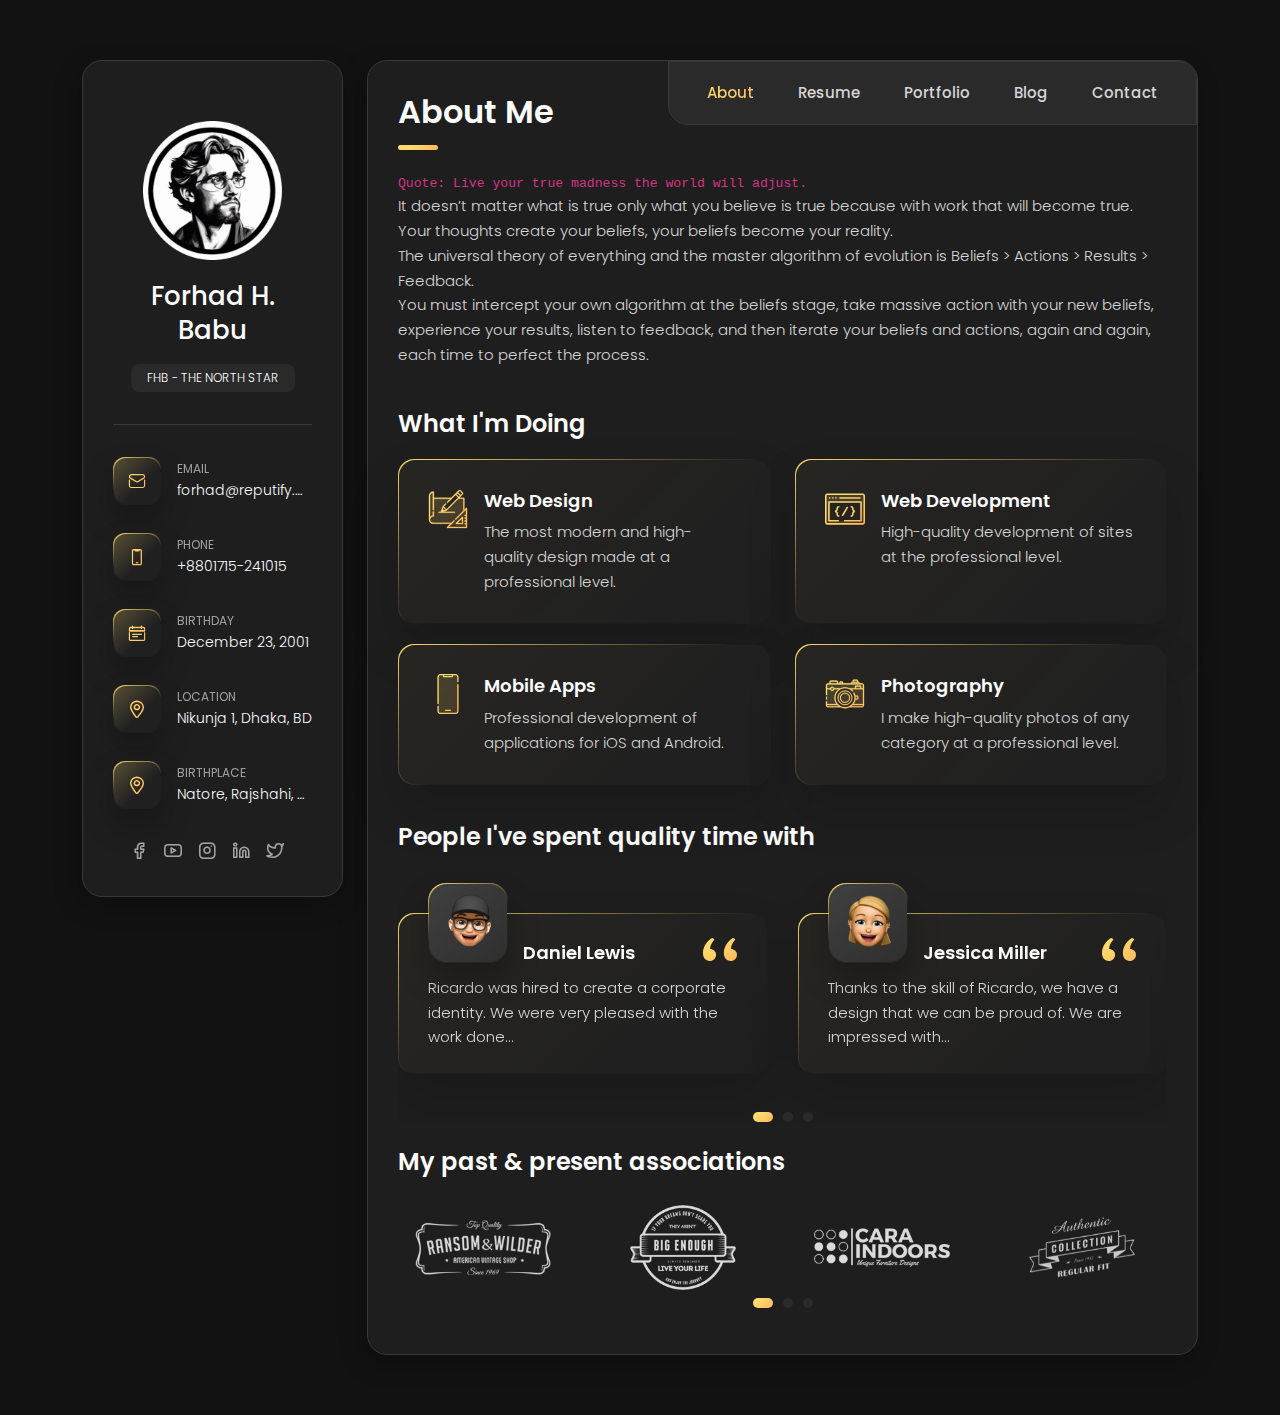
==== index.html @ a8cfdb08 "initial files" ====
<!DOCTYPE html>
<html lang="en">


<head>
    <meta charset="utf-8" />
    <title>vCard - About</title>

	<!-- Meta Data -->
	<meta http-equiv="X-UA-Compatible" content="IE=edge">
	<meta name="viewport" content="width=device-width, initial-scale=1, shrink-to-fit=no">
	<meta name="format-detection" content="telephone=no"/>
    <meta name="format-detection" content="address=no"/>
    <meta name="author" content="ArtTemplate" />
    <meta name="description" content="vCard" />

    <!-- Twitter data -->
    <meta name="twitter:card" content="summary_large_image">
    <meta name="twitter:site" content="@ArtTemplates">
    <meta name="twitter:title" content="vCard">
    <meta name="twitter:description" content="vCard">
    <meta name="twitter:image" content="assets/images/social.html">

    <!-- Open Graph data -->
    <meta property="og:title" content="ArtTemplate" />
    <meta property="og:type" content="website" />
    <meta property="og:url" content="your url website" />
    <meta property="og:image" content="assets/images/social.html" />
    <meta property="og:description" content="vCard" />
    <meta property="og:site_name" content="vCard" />

	<!-- Favicons -->
	<link rel="apple-touch-icon" sizes="144x144" href="assets/images/favicons/apple-touch-icon-144x144.png">
	<link rel="apple-touch-icon" sizes="114x114" href="assets/images/favicons/apple-touch-icon-114x114.png">
	<link rel="apple-touch-icon" sizes="72x72" href="assets/images/favicons/apple-touch-icon-72x72.png">
	<link rel="apple-touch-icon" sizes="57x57" href="assets/images/favicons/apple-touch-icon-57x57.png">
	<link rel="shortcut icon" href="assets/images/favicons/favicon.png" type="image/png">

    <!-- Styles -->
	<link rel="stylesheet" type="text/css" href="assets/styles/vendors/bootstrap.min.css"/>
	<link rel="stylesheet" type="text/css" href="assets/styles/style.css"/>
	
</head>
<body>
    <main class="main">
	    <div class="container gutter-top gutter-bottom">
		    <div class="row sticky-parent">
			    <!-- Sidebar -->
                <aside class="col-12 col-md-12 col-xl-3">
				    <div class="sidebar box-outer sticky-column">
						<!-- My photo -->
						<div class="sidebar__base-info">
					    	<figure class="avatar-box">
                                <img src="assets/images/my-avatar.png" alt="Ricardo Black" width="100px">
						    </figure>

						    <div class="text-xl-center">
						        <h3 class="title title--h3 sidebar__name">Forhad H. Babu</h3>
							    <div class="badge">FHB - THE NORTH STAR</div>
						    </div>

							<button class="btn btn--small btn--icon-right sidebar__btn js-btn-toggle"><span>Show Contacts</span><i class="feathericon-chevron-down"></i></button>
						</div>

						<div class="sidebar__additional-info js-show">
							<div class="separation"></div>
		                    <ul class="details-info">
							    <!-- Email -->
							    <li class="details-info__item">
							        <span class="box icon-box"><i class="font-icon icon-envelope"></i></span>
								    <div class="contacts-block__info">
									    <span class="overhead">Email</span>
									    <a class="text-overflow" href="mailto:forhad@reputify.org" title="forhad@reputify.org">forhad@reputify.org</a>
								    </div>
							    </li>
							    <!-- Phone -->
						 	    <li class="details-info__item">
								    <span class="box icon-box"><i class="font-icon icon-phone"></i></span>
								    <div class="contacts-block__info">
									    <span class="overhead">Phone</span>
							            <span class="text-overflow" title="+8801715241015">+8801715-241015</span>
								    </div>	
							    </li>
								<!-- Birthday -->
					            <li class="details-info__item">
								    <span class="box icon-box"><i class="font-icon icon-calendar"></i></span>
								    <div class="contacts-block__info">
									    <span class="overhead">Birthday</span>
							            <span class="text-overflow" title="March 12, 1995">December 23, 2001</span>
								    </div>
							    </li>
								<!-- Location -->
						        <li class="details-info__item">
								    <span class="box icon-box"><i class="font-icon icon-location"></i></span>
								    <div class="contacts-block__info">
									    <span class="overhead">Location</span>
									    <span class="text-overflow" title="Nikunja 1, Dhaka, BD">Nikunja 1, Dhaka, BD</span>
								    </div>
							    </li>
								<li class="details-info__item">
								    <span class="box icon-box"><i class="font-icon icon-location"></i></span>
								    <div class="contacts-block__info">
									    <span class="overhead">Birthplace</span>
									    <span class="text-overflow" title="Natore, Rajshahi, BD">Natore, Rajshahi, BD</span>
								    </div>
							    </li>
					        </ul>
						    <div class="separation d-xl-none"></div>

						    <!-- Social -->
						    <div class="social">
								<a class="social__link" href="https://www.facebook.com/fhbthenorthstar"><i class="feathericon-facebook"></i></a>
								<a class="social__link" href="https://www.youtube.com/@fhbthenorthstar"><i class="feathericon-youtube"></i></a>
							    <a class="social__link" href="https://www.instagram.com/fhbthenorthstar/"><i class="feathericon-instagram"></i></a>
						  	    <a class="social__link" href="https://www.linkedin.com/in/fhb-thenorthstar/"><i class="feathericon-linkedin"></i></a>
						  	    <a class="social__link" href="https://x.com/fhbthenorthstar"><i class="feathericon-twitter"></i></a>
						  	    <a class="social__link" href="https://www.pinterest.com/fhbthenorthstar/"><i class="feathericon-pinterest"></i></a>
						    </div>
						</div>	
					</div>	
		        </aside>
		        
				<!-- Content -->
		        <div class="col-12 col-md-12 col-xl-9">
				    <div class="box-outer">
					    <!-- Menu -->
						<div class="nav-container">
						    <ul class="nav">
                                <li class="nav__item"><a class="active" href="index.html">About</a></li>
								<li class="nav__item"><a href="resume.html">Resume</a></li>
                                <li class="nav__item"><a href="portfolio.html">Portfolio</a></li>
                                <li class="nav__item"><a href="blog.html">Blog</a></li>
                                <li class="nav__item"><a href="contact.html">Contact</a></li>
                            </ul>
						</div>
						
					    <!-- About -->
						<div class="pb-0 pb-sm-2">
		                    <h1 class="title title--h1 title__separate">About Me</h1>
							<code>Quote: Live your true madness the world will adjust.</code>
						    <p>It doesn’t matter what is true only what you believe is true because with work that will become true. <br/>Your thoughts create your beliefs, your beliefs become your reality. <br/>The universal theory of everything and the master algorithm of evolution is Beliefs > Actions > Results > Feedback.<br/> You must intercept your own algorithm at the beliefs stage, take massive action with your new beliefs, experience your results, listen to feedback, and then iterate your beliefs and actions, again and again, each time to perfect the process. </p>
					    </div>
						
					    <!-- What -->
						<h2 class="title title--h2 mt-3">What I'm Doing</h2>
						<div class="row">
							<!-- Case Item -->
							<div class="col-12 col-lg-6">
							    <div class="case-item box box-inner">
									<img class="case-item__icon" src="assets/icons/icon-design.svg" alt="" />
									<div>
									    <h3 class="title title--h3">Web Design</h3>
										<p class="case-item__caption">The most modern and high-quality design made at a professional level.</p>
									</div>	
								</div>
							</div>
								
							<!-- Case Item -->
							<div class="col-12 col-lg-6">
							    <div class="case-item box box-inner">
									<img class="case-item__icon" src="assets/icons/icon-dev.svg" alt="" />
									<div>
									    <h3 class="title title--h3">Web Development</h3>
										<p class="case-item__caption">High-quality development of sites at the professional level.</p>
									</div>
								</div>
							</div>
								
							<!-- Case Item -->
							<div class="col-12 col-lg-6">
								<div class="case-item box box-inner">
								    <img class="case-item__icon" src="assets/icons/icon-app.svg" alt="" />
									<div>
								        <h3 class="title title--h3">Mobile Apps</h3>
									    <p class="case-item__caption">Professional development of applications for iOS and Android.</p>
									</div>
								</div>
							</div>
								
							<!-- Case Item -->
							<div class="col-12 col-lg-6">
								<div class="case-item box box-inner">
									<img class="case-item__icon" src="assets/icons/icon-photo.svg" alt="" />
									<div>
									    <h3 class="title title--h3">Photography</h3>
										<p class="case-item__caption">I make high-quality photos of any category at a professional level.</p>
									</div>
								</div>
							</div>
						</div>	
						
						<!-- Testimonials -->
						<div class="testimonials">
						    <h2 class="title title--h2 mt-3">People I've spent quality time with</h2>
						
						    <div class="swiper-container js-carousel-review">
                                <div class="swiper-wrapper">
								    <!-- Item review -->
                                    <div class="swiper-slide review-item box box-inner js-open-review" data-mfp-src="#review-1" data-effect="mfp-zoom-out">
										<figure class="box box-avatar">
                                            <img src="assets/images/avatar-1.png" alt="Daniel Lewis">
										</figure>
									    <h4 class="title title--h3">Daniel Lewis</h4>
										<p class="review-item__caption">Ricardo was hired to create a corporate identity. We were very pleased with the work done...</p>
									</div>
									
									<!-- Item review -->
                                    <div class="swiper-slide review-item box box-inner js-open-review" data-mfp-src="#review-2" data-effect="mfp-zoom-out">
                                        <figure class="box box-avatar">
                                            <img src="assets/images/avatar-2.png" alt="Daniel Lewis">
										</figure>
									    <h4 class="title title--h3">Jessica Miller</h4>
										<p class="review-item__caption">Thanks to the skill of Ricardo, we have a design that we can be proud of. We are impressed with...</p>
									</div>
									
									<!-- Item review -->
                                    <div class="swiper-slide review-item box box-inner js-open-review" data-mfp-src="#review-3" data-effect="mfp-zoom-out">
										<figure class="box box-avatar">
                                            <img src="assets/images/avatar-3.png" alt="Daniel Lewis">
										</figure>
									    <h4 class="title title--h3">Emily Evans</h4>
										<p class="review-item__caption">Ricardo did a miracle with my website. It looks exactly as I imagined it. Now I have a profession...</p>
									</div>

									<!-- Item review -->
									<div class="swiper-slide review-item box box-inner js-open-review" data-mfp-src="#review-4" data-effect="mfp-zoom-out">
										<figure class="box box-avatar">
											<img src="assets/images/avatar-4.png" alt="Daniel Lewis">
										</figure>
										<h4 class="title title--h3">Henry William</h4>
										<p class="review-item__caption">Thank you very much for your work on our project. It was a big help for us. Thanks to the...</p>
									</div>
                                </div>
    
                                <div class="swiper-pagination"></div>
                            </div>
						</div>
						
						<!-- Clients -->
						<h2 class="title title--h2 mt-4">My past & present associations</h2>
						<div class="swiper-container js-carousel-clients">
                            <div class="swiper-wrapper">
								<!-- Item client -->
                                <figure class="swiper-slide">
									<a href="#"><img class="logo-client" src="assets/images/clients/logo-1-color.png" alt="Logo" /></a>
								</figure>
									
								<!-- Item client -->
                                <figure class="swiper-slide">
									<a href="#"><img class="logo-client" src="assets/images/clients/logo-2-color.png" alt="Logo" /></a>
								</figure>

								<!-- Item client -->
                                <figure class="swiper-slide">
								    <a href="#"><img class="logo-client" src="assets/images/clients/logo-3-color.png" alt="Logo" /></a>
								</figure>

								<!-- Item client -->
                                <figure class="swiper-slide">
									<a href="#"><img class="logo-client" src="assets/images/clients/logo-4-color.png" alt="Logo" /></a>
								</figure>
									
								<!-- Item client -->
                                <figure class="swiper-slide">
									<a href="#"><img class="logo-client" src="assets/images/clients/logo-5-color.png" alt="Logo" /></a>
								</figure>
									
								<!-- Item client -->
                                <figure class="swiper-slide">
									<a href="#"><img class="logo-client" src="assets/images/clients/logo-6-color.png" alt="Logo" /></a>
								</figure>
							</div>
								
							<div class="swiper-pagination"></div>
						</div><!-- /swiper-container -->
					</div><!-- box-outer -->
		        </div><!-- Content -->
			</div><!-- sticky-parent -->
		</div><!-- container -->
    </main>

    <div class="back-to-top"></div>
    
	<!-- Full review 1 -->
	<div id="review-1" class="popup mfp-hide mfp-with-anim">
		<div class="row">
            <div class="col-12 col-sm-2 full-rewiew-con-avatar">
				<figure class="box box-avatar">
					<img src="assets/images/avatar-1.png" alt="Daniel Lewis">
				</figure>
				<div class="review-icon-quote"></div>
			</div>
			<div class="col-12 col-sm-10 full-rewiew-con-text">
				<h2 class="title title--h2 mb-1">Daniel Lewis</h2>
				<span class="review-date">14 June, 2021</span>
				<p>Ricardo was hired to create a corporate identity. We were very pleased with the work done. She has a lot of experience and is very concerned about the needs of client.
				Lorem ipsum dolor sit amet, ullamcous cididt consectetur adipiscing elit, seds do et eiusmod tempor incididunt ut laborels dolore magnarels alia.</p>
				<p>Ut enim ad nesid utminim veniam, quis nostrud eiusmo exercitation ullamco labori is amco commodo consequat  seds eiusmod. Adipisicing velit eu eiusmod nisi ad nulla. 
				Magna deserunt ipsum pariatur sunt incididunt culpa cupidatat. Pariatur occaecat enim dolor culpa nisi ea eiusmod do qui culpa consectetur laboris eiusmod anim.</p>
			</div>
		</div>
	</div>

	<!-- Full review 2 -->
	<div id="review-2" class="popup mfp-hide mfp-with-anim">
		<div class="row">
            <div class="col-12 col-sm-2 full-rewiew-con-avatar">
				<figure class="box box-avatar">
					<img src="assets/images/avatar-2.png" alt="Daniel Lewis">
				</figure>
				<div class="review-icon-quote"></div>
			</div>
			<div class="col-12 col-sm-10 full-rewiew-con-text">
				<h2 class="title title--h2 mb-1">Jessica Miller</h2>
				<span class="review-date">14 June, 2021</span>
				<p>Ricardo was hired to create a corporate identity. We were very pleased with the work done. She has a lot of experience and is very concerned about the needs of client.
				Lorem ipsum dolor sit amet, ullamcous cididt consectetur adipiscing elit, seds do et eiusmod tempor incididunt ut laborels dolore magnarels alia.</p>
				<p>Ut enim ad nesid utminim veniam, quis nostrud eiusmo exercitation ullamco labori is amco commodo consequat  seds eiusmod. Adipisicing velit eu eiusmod nisi ad nulla. 
				Magna deserunt ipsum pariatur sunt incididunt culpa cupidatat. Pariatur occaecat enim dolor culpa nisi ea eiusmod do qui culpa consectetur laboris eiusmod anim.</p>
			</div>
		</div>
	</div>
	
	<!-- Full review 3 -->
	<div id="review-3" class="popup mfp-hide mfp-with-anim">
		<div class="row">
            <div class="col-12 col-sm-2 full-rewiew-con-avatar">
				<figure class="box box-avatar">
					<img src="assets/images/avatar-3.png" alt="Daniel Lewis">
				</figure>
				<div class="review-icon-quote"></div>
			</div>
			<div class="col-12 col-sm-10 full-rewiew-con-text">
				<h2 class="title title--h2 mb-1">Emily Evans</h2>
				<span class="review-date">14 June, 2021</span>
				<p>Ricardo was hired to create a corporate identity. We were very pleased with the work done. She has a lot of experience and is very concerned about the needs of client.
				Lorem ipsum dolor sit amet, ullamcous cididt consectetur adipiscing elit, seds do et eiusmod tempor incididunt ut laborels dolore magnarels alia.</p>
				<p>Ut enim ad nesid utminim veniam, quis nostrud eiusmo exercitation ullamco labori is amco commodo consequat  seds eiusmod. Adipisicing velit eu eiusmod nisi ad nulla. 
				Magna deserunt ipsum pariatur sunt incididunt culpa cupidatat. Pariatur occaecat enim dolor culpa nisi ea eiusmod do qui culpa consectetur laboris eiusmod anim.</p>
			</div>
		</div>
	</div>

	<!-- Full review 4 -->
	<div id="review-4" class="popup mfp-hide mfp-with-anim">
		<div class="row">
            <div class="col-12 col-sm-2 full-rewiew-con-avatar">
				<figure class="box box-avatar">
					<img src="assets/images/avatar-4.png" alt="Daniel Lewis">
				</figure>
				<div class="review-icon-quote"></div>
			</div>
			<div class="col-12 col-sm-10 full-rewiew-con-text">
				<h2 class="title title--h2 mb-1">Henry William</h2>
				<span class="review-date">14 June, 2021</span>
				<p>Ricardo was hired to create a corporate identity. We were very pleased with the work done. She has a lot of experience and is very concerned about the needs of client.
				Lorem ipsum dolor sit amet, ullamcous cididt consectetur adipiscing elit, seds do et eiusmod tempor incididunt ut laborels dolore magnarels alia.</p>
				<p>Ut enim ad nesid utminim veniam, quis nostrud eiusmo exercitation ullamco labori is amco commodo consequat  seds eiusmod. Adipisicing velit eu eiusmod nisi ad nulla. 
				Magna deserunt ipsum pariatur sunt incididunt culpa cupidatat. Pariatur occaecat enim dolor culpa nisi ea eiusmod do qui culpa consectetur laboris eiusmod anim.</p>
			</div>
		</div>
	</div>
	
	<!-- JavaScripts -->
	<script src="assets/js/jquery-3.4.1.min.js"></script>
	<script src="assets/js/plugins.min.js"></script>
    <script src="assets/js/common.js"></script>

</body>

</html>
---- assets/styles/style.css ----
/* ------------------------------------------------
 Author: ArtStyles (Art)
 
 Template Name: vCard
 version: 1.1.0
------------------------------------------------ */
/* ------------------------------------------------
 
 - Vendors
 - Font Icons
 - Variables
 - General Styles
 - Typography
 - Form
 - Button
 - Sidebar
 - Sections
 - Navbar
 - Popup
 - Cases
 - Clients
 - Contact
 - Portfolio
 - News
 - Single news
 - Single project
 - Testimonials
 - Timeline
 - Footer
 - Other
 
------------------------------------------------ */
@import url("vendors/swiper.min.css");
@import url("vendors/simplebar.min.css");
@import url("vendors/magnific-popup.css");
@import url("vendors/photoswipe.css");
@import url("vendors/default-skin.css");
@import url("../icons/style-custome-icons.css");
@import url("../icons/feather.css");
@import url("https://fonts.googleapis.com/css2?family=Poppins:wght@300;400;500;600&amp;display=swap");
:root {
  --font-family: 'Poppins', sans-serif;
  --font-base-size: 15px;
  --font-mobile-size: 14px;
  --color-heading: #FCFCFC;
  --color-paragraph: #D6D6D6;
  --color-border: #383838;
  --color-bg: #121212;
  --color-surface-1: #1e1e1f;
  --color-surface-2: #2a2a2b;
  --color-surface-3: #202021;
  --color-accent: #FFDB6E;
  --color-error: #B84C4C;
  --color-gradient: linear-gradient(137.84deg, #FFDB6E 26.31%, #FFBC5E 93.75%);
  --color-gradient-soft: linear-gradient(135deg, rgba(255, 218, 109, 0.0375) 0%, rgba(255, 189, 94, 0) 100%), #1E1E1F;
  --color-gradient-text: linear-gradient(90deg, #FFDB6E, #FFBC5E);
  --color-gradient-border: linear-gradient(155deg, #FFDA6D 0%, rgba(255, 191, 96, 0) 50%);
  --color-gradient-border-gray: linear-gradient(135deg, #404040 0%, rgba(64, 64, 64, 0) 48.44%);
  --color-gradient-gray: linear-gradient(137.84deg, #3F3F40 2.69%, #303030 93.75%);
  --color-gradient-icon: linear-gradient(135deg, rgba(255, 218, 109, 0.25) 0%, rgba(255, 189, 94, 0) 59.86%), #202021;
  --color-btn: linear-gradient(135deg, rgba(45, 45, 46, 0.25) 0%, rgba(27, 27, 28, 0) 100%), #202021;
  --box-shadow-24: -4px 8px 24px rgba(0, 0, 0, 0.25);
  --box-shadow-30: 0px 16px 30px rgba(0, 0, 0, 0.25);
  --box-shadow-40: 0px 16px 40px rgba(0, 0, 0, 0.25);
  --box-shadow-50: 0px 25px 50px rgba(0, 0, 0, 0.15);
  --box-shadow-80: 0px 24px 80px rgba(0, 0, 0, 0.7);
  --radius-32: 32px;
  --radius-20: 20px;
  --radius-18: 18px;
  --radius-16: 16px;
  --radius-14: 14px;
  --radius-12: 12px;
  --radius-8: 8px;
}

/* -----------------------------------------------------------------
    - General Styles
----------------------------------------------------------------- */
*,
::before,
::after {
  background-repeat: no-repeat;
  -webkit-box-sizing: border-box;
          box-sizing: border-box;
}

html {
  -webkit-overflow-scrolling: touch;
  -webkit-box-sizing: border-box;
  box-sizing: border-box;
}

body, html {
  font-size: 1rem;
  -webkit-text-size-adjust: 100%;
}

body {
  background-color: var(--color-bg);
  color: var(--color-paragraph);
  font-family: var(--font-family);
  font-size: var(--font-base-size);
  font-weight: 300;
  line-height: 1.65;
  min-height: 100vh;
  overflow-x: hidden;
  -ms-overflow-style: scrollbar;
  -webkit-font-smoothing: antialiased;
}

@media only screen and (max-width: 580px) {
  body {
    font-size: var(--font-mobile-size);
    line-height: 1.6;
  }
}

html.is-scroll-disabled body {
  height: 100vh;
  overflow: hidden;
}

@media all and (-ms-high-contrast: none), (-ms-high-contrast: active) {
  html.is-scroll-disabled {
    overflow: hidden;
  }
}

.no-scroll {
  overflow: hidden;
  -ms-overflow-style: none;
}

.no-scroll-height {
  overflow-x: hidden;
}

.svg-defs {
  position: absolute;
  height: 0;
  width: 0;
}

img {
  max-width: 100%;
  -webkit-user-select: none;
  -moz-user-select: none;
  -ms-user-select: none;
  user-select: none;
}

figure {
  margin: 0;
}

iframe {
  background-color: var(--color-bg);
  border: 0;
  display: block;
  height: 100%;
  width: 100%;
}

.cover {
  -o-object-fit: cover;
     object-fit: cover;
  -o-object-position: center;
     object-position: center;
  font-family: 'object-fit: cover; object-position: center;';
  height: 100%;
  width: 100%;
}

::-moz-selection {
  background: transparent;
  color: var(--color-accent);
}

::selection {
  background: transparent;
  color: var(--color-accent);
}

.scroll-line {
  background: var(--color-gradient);
  height: 0.1875rem;
  position: fixed;
  top: 0;
  width: 0;
  z-index: 3;
}

/* -----------------------------------------------------------------
    - Typography
----------------------------------------------------------------- */
h1, h2, h3, h4, h5, h6 {
  color: var(--color-heading);
  font-family: var(--font-family);
  font-weight: 600;
  line-height: 1.3;
}

.title--h1 {
  font-size: 2rem;
  margin-bottom: 1.0625rem;
}

@media only screen and (max-width: 580px) {
  .title--h1 {
    font-size: 1.5rem;
  }
}

.title--h2 {
  font-size: 1.5rem;
  margin-bottom: 1.25rem;
}

@media only screen and (max-width: 580px) {
  .title--h2 {
    font-size: 1.125rem;
  }
}

.title--h3 {
  font-size: 1.125rem;
  margin-bottom: 0.5rem;
}

@media only screen and (max-width: 580px) {
  .title--h3 {
    font-size: 1rem;
  }
}

.title--h4 {
  font-size: 1rem;
  margin-bottom: 0.8125rem;
  font-weight: 500;
}

@media only screen and (max-width: 580px) {
  .title--h4 {
    font-size: 0.875rem;
  }
}

.title--h5 {
  font-size: 0.875rem;
}

@media only screen and (max-width: 580px) {
  .title--h5 {
    font-size: 0.75rem;
  }
}

.title--h6 {
  font-size: 0.75rem;
}

@media only screen and (max-width: 580px) {
  .title--h6 {
    font-size: 0.625rem;
  }
}

.title--center {
  text-align: center;
}

.title--tone {
  background: var(--color-gradient-text);
  -webkit-background-clip: text;
  background-clip: text;
  -webkit-text-fill-color: transparent;
}

.title-icon {
  margin-right: 0.5rem;
  margin-top: -0.25rem;
  height: 2.5rem;
  width: 2.5rem;
}

@media only screen and (max-width: 580px) {
  .title-icon {
    height: 2.08333rem;
    width: 2.08333rem;
  }
}

.title__separate {
  margin-bottom: 2.3125rem;
  position: relative;
}

.title__separate::before {
  content: '';
  background: var(--color-gradient);
  border-radius: 0.5rem;
  height: 0.3125rem;
  position: absolute;
  bottom: -1.0625rem;
  left: 0;
  width: 2.5rem;
  z-index: 1;
}

@media only screen and (max-width: 580px) {
  .title__separate {
    margin-bottom: 1.5rem;
  }
  .title__separate::before {
    height: 0.1875rem;
    bottom: -0.625rem;
    width: 1.875rem;
  }
}

.overhead {
  color: var(--color-paragraph);
  font-size: 0.75rem;
  font-weight: 400;
  display: block;
  opacity: .7;
  text-transform: uppercase;
}

@media only screen and (max-width: 580px) {
  .overhead {
    font-size: 0.6875rem;
  }
}

.text-overflow {
  display: block;
  text-overflow: ellipsis;
  overflow: hidden;
  white-space: nowrap;
}

.block-quote {
  font-size: 1.25rem;
  font-weight: 400;
  font-style: italic;
  margin: 1.8125rem 0;
  position: relative;
  line-height: 1.6;
}

@media only screen and (max-width: 991px) {
  .block-quote {
    padding-left: 3.8125rem;
  }
}

@media only screen and (max-width: 580px) {
  .block-quote {
    font-size: 1.125rem;
    margin: 1rem 0;
    padding-left: 0;
    padding-top: 2.8125rem;
  }
  .block-quote p {
    margin-bottom: 0.5rem;
  }
}

.block-quote::before {
  background-image: url(../icons/icon-quote.svg);
  background-repeat: no-repeat;
  background-position: center;
  background-size: cover;
  content: '';
  height: 1.125rem;
  margin: 0 auto;
  position: absolute;
  top: 0.5rem;
  left: -3.125rem;
  width: 1.6875rem;
}

@media only screen and (max-width: 991px) {
  .block-quote::before {
    left: 0;
  }
}

.block-quote__author {
  font-size: 0.875rem;
  font-style: normal;
  display: block;
  margin-top: 0.5625rem;
  padding-left: 3rem;
  position: relative;
}

@media only screen and (max-width: 580px) {
  .block-quote__author {
    font-size: 0.875rem;
    margin-top: 0;
    padding-left: 2rem;
  }
}

.block-quote__author::before {
  content: '';
  background-color: var(--color-heading);
  height: 0.0625rem;
  margin-bottom: auto;
  margin-top: auto;
  position: absolute;
  top: 0;
  bottom: 0;
  left: 0;
  width: 2rem;
}

@media only screen and (max-width: 580px) {
  .block-quote__author::before {
    width: 1rem;
  }
}

a {
  color: var(--color-accent);
  cursor: pointer;
  text-decoration: none;
}

a:hover {
  outline: none;
}

a.decoration--none {
  text-decoration: none;
}

a.link-gradient {
  background: var(--color-gradient-text);
  -webkit-background-clip: text;
  background-clip: text;
  -webkit-text-fill-color: transparent;
  -webkit-text-decoration-skip: objects;
}

.description {
  color: var(--color-paragraph);
  margin-bottom: 1.875rem;
}

.foreword {
  font-size: 1.125rem;
}

/* Badges */
.badge {
  background: var(--color-surface-2);
  font-size: 0.75rem;
  font-weight: 300;
  border-radius: var(--radius-8);
  padding: 0.5rem 1rem;
}

@media only screen and (max-width: 580px) {
  .badge {
    font-size: 0.6875rem;
    padding: 0.375rem 0.75rem;
  }
}

/* -----------------------------------------------------------------
    - Form
----------------------------------------------------------------- */
.input, .textarea, select,
.custom-select {
  background-color: transparent;
  border: 1px solid var(--color-border);
  border-radius: var(--radius-14);
  -webkit-box-shadow: none;
          box-shadow: none;
  color: var(--color-heading);
  font-size: inherit;
  height: auto;
  padding: 0.875rem 1.375rem 0.8125rem;
  position: relative;
  width: 100%;
  -webkit-appearance: none;
  -moz-appearance: none;
  appearance: none;
}

@media only screen and (max-width: 580px) {
  .input, .textarea, select,
  .custom-select {
    padding: 0.8125rem 1.375rem 0.75rem;
  }
}

.input:focus, .textarea:focus, select:focus,
.custom-select:focus {
  background-color: transparent;
  border-color: var(--color-accent);
  color: var(--color-heading);
  -webkit-box-shadow: none;
          box-shadow: none;
  outline: none;
}

.input {
  line-height: inherit;
}

@media all and (-ms-high-contrast: none), (-ms-high-contrast: active) {
  .input {
    line-height: 0;
  }
}

.input__icon {
  padding-left: 3.375rem;
}

@media only screen and (max-width: 580px) {
  .input__icon {
    padding-left: 2.8125rem;
  }
}

.textarea {
  border-radius: var(--radius-14);
  display: block;
  padding: 0.8125rem 1.1875rem;
  resize: none;
}

.form-group {
  margin-bottom: 2rem;
  position: relative;
}

@media only screen and (max-width: 580px) {
  .form-group {
    margin-bottom: 1.6875rem;
  }
}

.help-block {
  position: absolute;
  font-size: 0.75rem;
  line-height: 1.4;
  padding-top: 0.3125rem;
  padding-left: 0.375rem;
}

@media only screen and (max-width: 580px) {
  .help-block {
    font-size: 0.6875rem;
  }
}

.with-errors {
  color: var(--color-error);
}

.has-error input,
.has-error textarea,
.has-error input:focus,
.has-error textarea:focus {
  border-color: var(--color-error);
}

#validator-contact {
  font-size: 0.875rem;
  margin-top: 1rem;
}

.form-control::-webkit-input-placeholder {
  color: var(--color-paragraph);
  opacity: .5;
}

.form-control:-ms-input-placeholder {
  color: var(--color-paragraph);
  opacity: .5;
}

.form-control::-ms-input-placeholder {
  color: var(--color-paragraph);
  opacity: .5;
}

.form-control::placeholder {
  color: var(--color-paragraph);
  opacity: .5;
}

input:invalid,
textarea:invalid {
  outline: none !important;
}

.form-check-input {
  background: transparent;
  border-color: rgba(244, 244, 244, 0.15);
}

.form-check-input:checked {
  background-color: var(--color-accent);
  border-color: var(--color-accent);
}

.form-check-input:checked[type=checkbox] {
  background-image: url("data:image/svg+xml,%3csvg xmlns='http://www.w3.org/2000/svg' viewBox='0 0 20 20'%3e%3cpath fill='none' stroke='%23000' stroke-linecap='round' stroke-linejoin='round' stroke-width='3' d='M6 10l3 3l6-6'/%3e%3c/svg%3e") !important;
}

.form-check-input:checked[type=radio] {
  background-image: url("data:image/svg+xml,%3csvg xmlns='http://www.w3.org/2000/svg' viewBox='-4 -4 8 8'%3e%3ccircle r='2' fill='%23000'/%3e%3c/svg%3e");
}

.form-check-input:focus {
  border-color: var(--color-paragraph);
  -webkit-box-shadow: 0 0 0 0.125rem rgba(244, 244, 244, 0.25);
          box-shadow: 0 0 0 0.125rem rgba(244, 244, 244, 0.25);
}

select,
.custom-select {
  background: url("data:image/svg+xml,%3csvg xmlns='http://www.w3.org/2000/svg' viewBox='0 0 4 5'%3e%3cpath fill='%23fff' d='M2 0L0 2h4zm0 5L0 3h4z'/%3e%3c/svg%3e") no-repeat right 0.1rem center/10px 16px;
}

.dropdown-menu {
  background: var(--color-surface-2);
  border: 1px solid var(--color-border);
  border-radius: var(--radius-12);
  -webkit-box-shadow: var(--box-shadow-50);
          box-shadow: var(--box-shadow-50);
  font-size: inherit;
}

.dropdown-menu::before {
  content: '';
  border-left: 0.375rem solid transparent;
  border-right: 0.375rem solid transparent;
  border-bottom: 0.375rem solid var(--color-border);
  height: 0;
  position: absolute;
  top: -0.375rem;
  left: 1.0625rem;
  width: 0;
}

.dropdown-item {
  color: var(--color-paragraph);
  font-weight: 300;
}

.dropdown-item:hover, .dropdown-item:focus {
  background: var(--color-border);
  color: var(--color-paragraph);
}

.dropdown.dropup .dropdown-menu::before {
  border-left: 0.375rem solid transparent;
  border-right: 0.375rem solid transparent;
  border-top: 0.375rem solid var(--color-border);
  border-bottom: 0.375rem solid transparent;
  top: auto;
  bottom: -0.75rem;
}

.progress {
  display: block;
  background: transparent;
  font-size: 0.9375rem;
  margin-bottom: 1.5rem;
  height: auto;
}

@media only screen and (max-width: 580px) {
  .progress {
    font-size: 0.8125rem;
    margin-bottom: 1rem;
  }
}

.progress:last-child {
  margin-bottom: 0;
}

.progress-bar {
  background-color: var(--color-border);
  border-radius: var(--radius-16);
  height: 0.5rem;
  overflow: inherit;
  position: relative;
  width: 100%;
}

.progress-bar span {
  background: var(--color-gradient);
  border-radius: 1rem;
  display: block;
  overflow: hidden;
  position: relative;
  height: 0.5rem;
  width: 0%;
  -webkit-transition: width .6s ease-in-out;
  transition: width .6s ease-in-out;
  z-index: 1;
}

.progress .progress-text {
  margin-bottom: 0.5rem;
}

.progress .progress-text span {
  color: var(--color-heading);
  font-weight: 500;
}

.btn {
  background: var(--color-gradient-border-gray);
  border-radius: var(--radius-14);
  -webkit-box-shadow: var(--box-shadow-40);
          box-shadow: var(--box-shadow-40);
  border: 0;
  color: var(--color-accent);
  cursor: pointer;
  font-weight: 400;
  font-size: 1rem;
  line-height: initial;
  padding: 1rem 1.5rem;
  position: relative;
  -webkit-transition: all .4s ease-in-out;
  transition: all .4s ease-in-out;
  white-space: nowrap;
  z-index: 0;
}

.btn::before {
  content: '';
  position: absolute;
  top: 1px;
  right: 1px;
  bottom: 1px;
  left: 1px;
  background: var(--color-btn);
  border-radius: inherit;
  -webkit-transition: all .4s ease-in-out;
  transition: all .4s ease-in-out;
  z-index: -1;
}

.btn:hover {
  background: var(--color-gradient-border);
  color: var(--color-accent);
}

.btn:hover::before {
  background: var(--color-gradient-icon);
}

.btn:focus {
  -webkit-box-shadow: var(--box-shadow-40);
          box-shadow: var(--box-shadow-40);
}

.btn .font-icon {
  margin-right: 0.375rem;
}

.btn--small {
  -webkit-box-shadow: var(--box-shadow-30);
          box-shadow: var(--box-shadow-30);
  font-size: 0.75rem;
  padding: 0.625rem 1rem;
}

.btn--small:focus {
  -webkit-box-shadow: var(--box-shadow-30);
          box-shadow: var(--box-shadow-30);
}

.btn--icon-left i {
  margin-right: 0.5rem;
}

.btn--icon-right i {
  margin-left: 0.5rem;
}

@media only screen and (max-width: 580px) {
  .btn {
    font-size: 0.875rem;
    padding: 0.75rem 1.125rem;
  }
}

button:focus {
  outline: none;
}

/* -----------------------------------------------------------------
    - Sidebar
----------------------------------------------------------------- */
.sidebar {
  z-index: 10;
}

@media only screen and (max-width: 1200px) {
  .sidebar {
    margin-bottom: 1.875rem;
  }
}

@media only screen and (max-width: 580px) {
  .sidebar {
    margin-bottom: 1rem;
  }
}

@media only screen and (max-width: 1200px) {
  .sidebar__base-info {
    display: -webkit-box;
    display: -ms-flexbox;
    display: flex;
    -webkit-box-align: center;
        -ms-flex-align: center;
            align-items: center;
  }
  .sidebar__base-info > * {
    min-width: 0;
  }
}

@media only screen and (min-width: 1200px) {
  .sidebar__additional-info {
    display: block !important;
  }
}

@media only screen and (max-width: 1200px) {
  .sidebar__additional-info {
    display: none;
  }
}

@media only screen and (max-width: 1200px) {
  .sidebar__additional-info .details-info__item {
    -webkit-box-flex: 0;
        -ms-flex: 0 0 50%;
            flex: 0 0 50%;
  }
  .sidebar__additional-info .details-info__item:nth-last-child(2), .sidebar__additional-info .details-info__item:nth-last-child(1) {
    margin-bottom: 0;
  }
}

@media only screen and (max-width: 768px) {
  .sidebar__additional-info .details-info__item {
    margin-bottom: 1.25rem;
  }
  .sidebar__additional-info .details-info__item:nth-last-child(2) {
    margin-bottom: 1.25rem;
  }
  .sidebar__additional-info .details-info__item:nth-last-child(1) {
    margin-bottom: 0 !important;
  }
}

@media only screen and (max-width: 580px) {
  .sidebar__additional-info .details-info__item {
    -webkit-box-flex: 0;
        -ms-flex: 0 0 100%;
            flex: 0 0 100%;
  }
  .sidebar__additional-info .details-info__item:nth-last-child(2) {
    margin-bottom: 0.9375rem;
  }
  .sidebar__additional-info .details-info__item:nth-last-child(1) {
    margin-bottom: 0;
  }
}

.sidebar .avatar-box {
  /* background: var(--color-gradient-gray); */
  border-radius: var(--radius-32);
  margin: 1.875rem 1.875rem 1.25rem;
  overflow: hidden;
  height: calc(100% - 3.75rem);
  width: calc(100% - 3.75rem);
  -webkit-transition: all .3s ease-in-out;
  transition: all .3s ease-in-out;
}

@media only screen and (max-width: 1200px) {
  .sidebar .avatar-box {
    -ms-flex-negative: 0;
        flex-shrink: 0;
    margin: 0 1.5rem 0 0;
    height: 7.5rem;
    width: 7.5rem;
  }
}

@media only screen and (max-width: 580px) {
  .sidebar .avatar-box {
    border-radius: var(--radius-20);
    margin: 0 1rem 0 0;
    height: 5rem;
    width: 5rem;
  }
}

.sidebar .avatar-box img {
  -o-object-fit: cover;
     object-fit: cover;
  height: 100%;
  width: 100%;
}

.sidebar__name {
  font-size: 1.625rem;
  font-weight: 500;
  margin-bottom: 1rem;
  position: relative;
}

@media only screen and (max-width: 580px) {
  .sidebar__name {
    font-size: 1.0625rem;
    margin-bottom: 0.625rem;
  }
}

.sidebar__btn {
  position: absolute;
  top: 0;
  right: 0;
  border-top-left-radius: 0;
  border-bottom-right-radius: 0;
  display: none;
}

@media only screen and (max-width: 1200px) {
  .sidebar__btn {
    display: block;
    padding: 0.625rem 1rem;
  }
}

@media only screen and (max-width: 580px) {
  .sidebar__btn {
    padding: 0.625rem;
  }
}

.sidebar__btn i {
  display: none;
}

@media only screen and (max-width: 580px) {
  .sidebar__btn i {
    display: block;
    margin: 0;
  }
  .sidebar__btn span {
    display: none;
  }
}

.contacts-block__info {
  -webkit-box-flex: 1;
      -ms-flex: 1;
          flex: 1;
}

/* Social */
.social {
  text-align: center;
}

.social__link {
  font-size: 1.125rem;
  color: var(--color-heading);
  -webkit-text-fill-color: inherit;
  opacity: .6;
  margin: 0 0.375rem;
}

@media only screen and (max-width: 580px) {
  .social__link {
    font-size: 1rem;
  }
}

.social__link:hover {
  color: inherit;
  opacity: 1;
  text-decoration: none;
}

@media only screen and (max-width: 1200px) {
  .social {
    text-align: left;
  }
}

.sticky-column {
  margin-top: 0;
  -webkit-transition: all .3s ease-in-out;
  transition: all .3s ease-in-out;
}

.sticky-column.is_stuck {
  margin-top: 1.875rem;
}

/* -----------------------------------------------------------------
    - Sections
----------------------------------------------------------------- */
@media (min-width: 1200px) {
  .container {
    max-width: 1140px;
  }
}

@media (min-width: 1300px) {
  .container {
    max-width: 1230px;
  }
}

@media (min-width: 1400px) {
  .container {
    max-width: 1290px;
  }
}

.box {
  background: var(--color-gradient-border);
  position: relative;
  z-index: 0;
}

.box::before {
  content: '';
  position: absolute;
  top: 1px;
  right: 1px;
  bottom: 1px;
  left: 1px;
  background: var(--color-gradient-soft);
  border-radius: inherit;
  z-index: -1;
}

.box--s2 {
  background: var(--color-gradient-border-gray);
}

.box--s2::before {
  background-image: var(--color-btn) !important;
  background-color: var(--color-surface-3) !important;
}

.box-outer {
  background-color: var(--color-surface-1);
  border: 1px solid var(--color-border);
  border-radius: var(--radius-20);
  -webkit-box-shadow: var(--box-shadow-24);
          box-shadow: var(--box-shadow-24);
  padding: 1.875rem;
  position: relative;
}

@media only screen and (max-width: 580px) {
  .box-outer {
    padding: 0.9375rem;
  }
}

.box-inner {
  border-radius: var(--radius-16);
  -webkit-box-shadow: var(--box-shadow-50);
          box-shadow: var(--box-shadow-50);
  padding: 1.875rem;
  margin-bottom: 1.875rem;
}

@media only screen and (max-width: 580px) {
  .box-inner {
    border-radius: var(--radius-14);
    -webkit-box-shadow: var(--box-shadow-30);
            box-shadow: var(--box-shadow-30);
    padding: 1.25rem;
    margin-bottom: 0.9375rem;
  }
}

.icon-box {
  font-size: 1.125rem;
  display: -webkit-inline-box;
  display: -ms-inline-flexbox;
  display: inline-flex;
  -webkit-box-align: center;
      -ms-flex-align: center;
          align-items: center;
  -webkit-box-pack: center;
      -ms-flex-pack: center;
          justify-content: center;
  border-radius: var(--radius-12);
  -webkit-box-shadow: var(--box-shadow-30);
          box-shadow: var(--box-shadow-30);
  line-height: 1;
  margin-right: 1rem;
  height: 3rem;
  width: 3rem;
}

.icon-box > * {
  min-width: 0;
}

.icon-box::before {
  background: var(--color-gradient-icon);
}

.icon-box .font-icon {
  background: var(--color-gradient-text);
  -webkit-background-clip: text;
  background-clip: text;
  -webkit-text-fill-color: transparent;
}

@media only screen and (max-width: 580px) {
  .icon-box {
    font-size: 1rem;
    border-radius: var(--radius-8);
    -webkit-box-shadow: var(--box-shadow-24);
            box-shadow: var(--box-shadow-24);
    height: 1.875rem;
    width: 1.875rem;
  }
}

.box-avatar {
  border-radius: var(--radius-18);
  -webkit-box-shadow: var(--box-shadow-30);
          box-shadow: var(--box-shadow-30);
  height: 5rem;
  width: 5rem;
}

.box-avatar::before {
  background: var(--color-gradient-gray);
}

.box-avatar img {
  -o-object-fit: cover;
     object-fit: cover;
}

.box-avatar--not-border {
  background: var(--color-gradient-gray);
}

.box-avatar--not-border::before {
  display: none;
}

@media only screen and (max-width: 580px) {
  .box-avatar {
    border-radius: var(--radius-14);
    -webkit-box-shadow: var(--box-shadow-24);
            box-shadow: var(--box-shadow-24);
    height: calc(5rem - 1.25rem);
    width: calc(5rem - 1.25rem);
  }
}

.separation {
  background: var(--color-border);
  margin: 2rem 0;
  height: 1px;
  width: 100%;
}

@media only screen and (max-width: 580px) {
  .separation {
    margin: 1rem 0;
  }
}

.js-image {
  background-size: cover;
  background-position: center;
  height: 100%;
  width: 100%;
}

.gutter-top {
  padding-top: 3.75rem;
}

@media only screen and (max-width: 580px) {
  .gutter-top {
    padding-top: 0.9375rem;
  }
}

.gutter-bottom {
  padding-bottom: 3.75rem;
}

@media only screen and (max-width: 580px) {
  .gutter-bottom {
    padding-bottom: 2.5rem;
  }
}

.noGutters-Top {
  margin-top: 0 !important;
}

.noGutters-Bottom {
  margin-bottom: 0 !important;
}

.noGutters-Left {
  margin-left: 0 !important;
}

.noGutters-Right {
  margin-right: 0 !important;
}

/* Details info */
.details-info {
  list-style: none;
  padding-left: 0;
  margin-bottom: 0.5rem;
}

@media only screen and (max-width: 1200px) {
  .details-info {
    display: -webkit-box;
    display: -ms-flexbox;
    display: flex;
    -ms-flex-wrap: wrap;
        flex-wrap: wrap;
    margin-bottom: 0;
  }
  .details-info > * {
    min-width: 0;
  }
}

@media only screen and (max-width: 768px) {
  .details-info {
    display: -webkit-box;
    display: -ms-flexbox;
    display: flex;
    -webkit-box-orient: vertical;
    -webkit-box-direction: normal;
        -ms-flex-direction: column;
            flex-direction: column;
    margin-bottom: 0.5rem;
    font-size: 1rem;
  }
  .details-info > * {
    min-width: 0;
  }
}

@media only screen and (max-width: 580px) {
  .details-info {
    font-size: 0.9375rem;
  }
}

.details-info--inline {
  display: -webkit-box;
  display: -ms-flexbox;
  display: flex;
  -webkit-box-orient: horizontal;
  -webkit-box-direction: normal;
      -ms-flex-direction: row;
          flex-direction: row;
  -ms-flex-wrap: wrap;
      flex-wrap: wrap;
}

.details-info--inline > * {
  min-width: 0;
}

.details-info__item {
  color: var(--color-heading);
  font-size: 0.875rem;
  display: -webkit-box;
  display: -ms-flexbox;
  display: flex;
  -webkit-box-align: center;
      -ms-flex-align: center;
          align-items: center;
  margin-bottom: 1.75rem;
  text-overflow: ellipsis;
  white-space: nowrap;
}

.details-info__item > * {
  min-width: 0;
}

@media only screen and (max-width: 580px) {
  .details-info__item {
    font-size: 0.8125rem;
    margin-bottom: 0.9375rem !important;
  }
}

.details-info__item a {
  color: var(--color-heading);
  -webkit-text-fill-color: inherit;
  text-decoration: none;
}

.details-info__item a:hover {
  color: var(--color-heading);
}

.details-info--inline .details-info__item {
  display: -webkit-inline-box;
  display: -ms-inline-flexbox;
  display: inline-flex;
  -webkit-box-align: center;
      -ms-flex-align: center;
          align-items: center;
  margin-right: 5rem;
}

.details-info--inline .details-info__item > * {
  min-width: 0;
}

.details-info--inline .details-info__item:last-child {
  margin-right: 0;
}

.details-info__info {
  -webkit-box-flex: 1;
      -ms-flex: 1;
          flex: 1;
}

/* -----------------------------------------------------------------
    - Navbar
----------------------------------------------------------------- */
.nav-container {
  background: var(--color-surface-2);
  border: 1px solid var(--color-border);
  border-radius: 0 var(--radius-20) 0 var(--radius-20);
  display: -webkit-box;
  display: -ms-flexbox;
  display: flex;
  -webkit-box-align: center;
      -ms-flex-align: center;
          align-items: center;
  -webkit-box-pack: end;
      -ms-flex-pack: end;
          justify-content: flex-end;
  height: 4rem;
  padding-right: 2.375rem;
  padding-left: 2.375rem;
  position: absolute;
  top: 0;
  right: 0;
  z-index: 1;
}

.nav-container > * {
  min-width: 0;
}

@media only screen and (max-width: 991px) {
  .nav-container {
    -webkit-backdrop-filter: blur(6px);
            backdrop-filter: blur(6px);
    background: rgba(43, 43, 44, 0.75);
    border-radius: var(--radius-20) var(--radius-20) 0 0;
    -webkit-box-shadow: var(--box-shadow-30);
            box-shadow: var(--box-shadow-30);
    display: -webkit-box;
    display: -ms-flexbox;
    display: flex;
    -webkit-box-align: center;
        -ms-flex-align: center;
            align-items: center;
    -webkit-box-pack: center;
        -ms-flex-pack: center;
            justify-content: center;
    position: fixed;
    top: auto;
    bottom: 0;
    left: 0;
    height: 3.8125rem;
    width: 100%;
    z-index: 1112;
  }
  .nav-container > * {
    min-width: 0;
  }
}

@media only screen and (max-width: 580px) {
  .nav-container {
    border-radius: var(--radius-12) var(--radius-12) 0 0;
    height: 3rem;
    padding-right: 1rem;
    padding-left: 1rem;
  }
}

@media only screen and (max-width: 991px) {
  .medium-zoom--opened .nav-container {
    z-index: 10;
  }
}

.nav {
  display: -webkit-box;
  display: -ms-flexbox;
  display: flex;
  -webkit-box-align: center;
      -ms-flex-align: center;
          align-items: center;
  -webkit-box-pack: center;
      -ms-flex-pack: center;
          justify-content: center;
  height: 100%;
  overflow: hidden;
}

.nav > * {
  min-width: 0;
}

@media only screen and (max-width: 768px) {
  .nav {
    font-size: 0.875rem;
  }
}

@media only screen and (max-width: 580px) {
  .nav {
    font-size: 0.6875rem;
  }
}

.nav__item {
  margin-right: 2.75rem;
}

@media only screen and (max-width: 991px) {
  .nav__item {
    margin-right: 2rem;
  }
}

@media only screen and (max-width: 580px) {
  .nav__item {
    margin-right: 1.25rem;
  }
}

.nav__item a {
  background: none;
  color: var(--color-paragraph);
  -webkit-text-fill-color: inherit;
  font-weight: 500;
  opacity: 1;
  -webkit-transition: all .3s ease-in-out;
  transition: all .3s ease-in-out;
}

.nav__item a:hover {
  opacity: .6;
  text-decoration: none;
}

.nav__item a.active {
  background: var(--color-gradient-text);
  -webkit-background-clip: text;
  background-clip: text;
  -webkit-text-fill-color: transparent;
}

.nav__item a.active:hover {
  opacity: 1;
}

.nav__item:last-child {
  margin-right: 0;
}

/* -----------------------------------------------------------------
    - Popup
----------------------------------------------------------------- */
.popup {
  background: var(--color-surface-1);
  border: 1px solid var(--color-border);
  border-radius: var(--radius-20);
  -webkit-box-shadow: var(--box-shadow-80);
          box-shadow: var(--box-shadow-80);
  margin: 1.25rem auto;
  padding: 1.875rem;
  position: relative;
  width: calc(100% - 1.875rem);
  max-width: 43.75rem;
}

@media only screen and (max-width: 580px) {
  .popup {
    border-radius: var(--radius-14);
    margin: 0.9375rem auto;
    padding: 0.9375rem;
    width: calc(100% - 0.9375rem);
  }
}

.mfp-bg {
  background: #0D0D0D;
  opacity: 0.7 !important;
}

.mfp-close {
  background: var(--color-surface-2) !important;
  border-radius: var(--radius-8);
  color: var(--color-heading) !important;
  font-family: 'feather';
  height: 2rem;
  right: 0.9375rem;
  top: 0.9375rem;
  text-indent: -99999px;
  width: 2rem;
}

.mfp-close::before {
  content: '\ea11';
  font-size: 1rem;
  display: -webkit-box;
  display: -ms-flexbox;
  display: flex;
  -webkit-box-align: center;
      -ms-flex-align: center;
          align-items: center;
  -webkit-box-pack: center;
      -ms-flex-pack: center;
          justify-content: center;
  position: absolute;
  top: 0;
  right: 0;
  bottom: 0;
  left: 0;
  text-indent: 0;
}

.mfp-close::before > * {
  min-width: 0;
}

.mfp-close:focus {
  right: 0.9375rem;
  top: 0.9375rem;
}

/* Zoom-in effect */
.mfp-zoom-in {
  /* animate in */
  /* animate out */
}

.mfp-zoom-in .mfp-with-anim {
  opacity: 0;
  -webkit-transition: all 0.2s ease-in-out;
  transition: all 0.2s ease-in-out;
  -webkit-transform: scale(0.8);
          transform: scale(0.8);
}

.mfp-zoom-in.mfp-bg {
  opacity: 0;
  -webkit-transition: all 0.3s ease-out;
  transition: all 0.3s ease-out;
}

.mfp-zoom-in.mfp-ready .mfp-with-anim {
  opacity: 1;
  -webkit-transform: scale(1);
          transform: scale(1);
}

.mfp-zoom-in.mfp-ready.mfp-bg {
  opacity: 0.8;
}

.mfp-zoom-in.mfp-removing .mfp-with-anim {
  -webkit-transform: scale(0.8);
          transform: scale(0.8);
  opacity: 0;
}

.mfp-zoom-in.mfp-removing.mfp-bg {
  opacity: 0;
}

/*  Move-horizontal effect */
.mfp-move-horizontal {
  /* animate in */
  /* animate out */
}

.mfp-move-horizontal .mfp-with-anim {
  opacity: 0;
  -webkit-transition: all 0.3s;
  transition: all 0.3s;
  -webkit-transform: translateX(-50px);
          transform: translateX(-50px);
}

.mfp-move-horizontal.mfp-bg {
  opacity: 0;
  -webkit-transition: all 0.3s;
  transition: all 0.3s;
}

.mfp-move-horizontal.mfp-ready .mfp-with-anim {
  opacity: 1;
  -webkit-transform: translateX(0);
          transform: translateX(0);
}

.mfp-move-horizontal.mfp-ready.mfp-bg {
  opacity: 0.8;
}

.mfp-move-horizontal.mfp-removing .mfp-with-anim {
  -webkit-transform: translateX(50px);
          transform: translateX(50px);
  opacity: 0;
}

.mfp-move-horizontal.mfp-removing.mfp-bg {
  opacity: 0;
}

/* Zoom-out effect */
.mfp-zoom-out {
  /* animate in */
  /* animate out */
}

.mfp-zoom-out .mfp-with-anim {
  opacity: 0;
  -webkit-transition: all 0.3s ease-in-out;
  transition: all 0.3s ease-in-out;
  -webkit-transform: scale(1.3);
          transform: scale(1.3);
}

.mfp-zoom-out.mfp-bg {
  opacity: 0;
  -webkit-transition: all 0.3s ease-out;
  transition: all 0.3s ease-out;
}

.mfp-zoom-out.mfp-ready .mfp-with-anim {
  opacity: 1;
  -webkit-transform: scale(1);
          transform: scale(1);
}

.mfp-zoom-out.mfp-ready.mfp-bg {
  opacity: 0.8;
}

.mfp-zoom-out.mfp-removing .mfp-with-anim {
  -webkit-transform: scale(1.3);
          transform: scale(1.3);
  opacity: 0;
}

.mfp-zoom-out.mfp-removing.mfp-bg {
  opacity: 0;
}

/* -----------------------------------------------------------------
    - Cases
----------------------------------------------------------------- */
.case-item {
  display: -webkit-box;
  display: -ms-flexbox;
  display: flex;
  height: calc(100% - 1.25rem);
  padding-bottom: 1.25rem;
  position: relative;
}

.case-item > * {
  min-width: 0;
}

@media only screen and (max-width: 580px) {
  .case-item {
    display: -webkit-box;
    display: -ms-flexbox;
    display: flex;
    -webkit-box-orient: vertical;
    -webkit-box-direction: normal;
        -ms-flex-direction: column;
            flex-direction: column;
    -webkit-box-align: center;
        -ms-flex-align: center;
            align-items: center;
    text-align: center;
  }
  .case-item > * {
    min-width: 0;
  }
}

.case-item__icon {
  margin-right: 1rem;
  height: 2.5rem;
  width: 2.5rem;
}

@media only screen and (max-width: 580px) {
  .case-item__icon {
    margin-right: 0;
    margin-bottom: 0.8125rem;
  }
}

.case-item div {
  -webkit-box-flex: 1;
      -ms-flex: 1;
          flex: 1;
}

.case-item__caption:last-child {
  margin-bottom: 0;
}

/* -----------------------------------------------------------------
    - Clients
----------------------------------------------------------------- */
.js-carousel-clients {
  padding-top: 0.5rem;
  padding-bottom: 1rem;
}

.js-carousel-clients .swiper-slide {
  text-align: center;
}

.js-carousel-clients .logo-client {
  max-width: 80%;
  -webkit-filter: grayscale(1);
          filter: grayscale(1);
  -webkit-transition: all .5s ease-in-out;
  transition: all .5s ease-in-out;
}

.js-carousel-clients .logo-client:hover {
  -webkit-filter: grayscale(0);
          filter: grayscale(0);
}

/* -----------------------------------------------------------------
    - Contact
----------------------------------------------------------------- */
@media only screen and (max-width: 768px) {
  .contact-form .btn {
    width: 100%;
  }
}

.tabcontent .contact-form {
  padding-bottom: 1.875rem;
}

@media only screen and (max-width: 580px) {
  .tabcontent .contact-form {
    padding-bottom: 1.25rem;
  }
}

.map {
  border-radius: var(--radius-16);
  height: 23.75rem;
  margin-bottom: 2rem;
  position: relative;
  direction: ltr;
}

@media only screen and (max-width: 580px) {
  .map {
    height: 15.625rem;
  }
}

.popover-map-title {
  color: var(--color-surface-1);
  font-size: 1.1875rem;
  margin-top: 0.0625rem;
  margin-bottom: 0.5rem;
}

.popover-map-caption {
  color: var(--color-surface-1);
}

#marker {
  background-image: url("../images/icon-map-pic.svg");
  background-size: cover;
  width: 3.75rem;
  height: 3.75rem;
  cursor: pointer;
}

@media only screen and (max-width: 580px) {
  #marker {
    width: 2.5rem;
    height: 2.5rem;
  }
}

.mapboxgl-popup-content {
  background: var(--color-surface-2) !important;
  border: 1px solid var(--color-border);
  border-radius: var(--radius-8) !important;
  -webkit-box-shadow: var(--box-shadow-30) !important;
          box-shadow: var(--box-shadow-30) !important;
}

.mapboxgl-popup-anchor-bottom .mapboxgl-popup-tip {
  border-top-color: var(--color-border) !important;
}

.mapboxgl-popup-close-button {
  color: var(--color-heading);
}

/* -----------------------------------------------------------------
    - Portfolio
----------------------------------------------------------------- */
.m-item {
  background: var(--color-accent);
  margin-bottom: 30px;
  width: calc(33.333% - 20px);
}

@media only screen and (max-width: 991px) {
  .m-item {
    width: calc(50% - 15px);
  }
}

.gutter-sizer {
  width: 30px;
}

.gallery-grid__item {
  margin-bottom: 1.75rem;
  width: calc(33.333% - 20px);
}

.gallery-grid__item:hover .gallery-grid__image {
  -webkit-transform: scale3d(1.05, 1.05, 1);
          transform: scale3d(1.05, 1.05, 1);
}

.gallery-grid__item:hover .gallery-grid__image-wrap::before {
  background: rgba(13, 13, 13, 0.3);
}

.gallery-grid__item:hover .gallery-grid__image-wrap::after {
  -webkit-transform: scale(1);
          transform: scale(1);
  -webkit-transition: -webkit-transform .6s ease-in-out;
  transition: -webkit-transform .6s ease-in-out;
  transition: transform .6s ease-in-out;
  transition: transform .6s ease-in-out, -webkit-transform .6s ease-in-out;
}

@media only screen and (max-width: 991px) {
  .gallery-grid__item {
    width: calc(50% - 16px);
  }
}

@media only screen and (max-width: 768px) {
  .gallery-grid__item {
    width: 100%;
  }
}

.gallery-grid__image-wrap {
  border-radius: var(--radius-16);
  max-height: 12.75rem;
  height: 13vw;
  overflow: hidden;
  position: relative;
  width: 100%;
  z-index: 1;
}

.gallery-grid__image-wrap::before {
  content: '';
  background: rgba(13, 13, 13, 0);
  height: 100%;
  position: absolute;
  top: 0;
  left: 0;
  width: 100%;
  z-index: 1;
  -webkit-transition: all .5s ease-in-out;
  transition: all .5s ease-in-out;
}

.gallery-grid__image-wrap::after {
  content: '\e95f';
  background: rgba(32, 32, 33, 0.8);
  -webkit-backdrop-filter: blur(6px);
          backdrop-filter: blur(6px);
  border-radius: var(--radius-12);
  font-family: 'feather' !important;
  font-size: 1.125rem;
  color: var(--color-accent) !important;
  display: -webkit-box;
  display: -ms-flexbox;
  display: flex;
  -webkit-box-align: center;
      -ms-flex-align: center;
          align-items: center;
  -webkit-box-pack: center;
      -ms-flex-pack: center;
          justify-content: center;
  height: 3.5rem;
  margin: auto;
  position: absolute;
  top: 0;
  right: 0;
  bottom: 0;
  left: 0;
  width: 3.5rem;
  -webkit-transform: scale(0);
          transform: scale(0);
  -webkit-transition: -webkit-transform .3s ease-in-out;
  transition: -webkit-transform .3s ease-in-out;
  transition: transform .3s ease-in-out;
  transition: transform .3s ease-in-out, -webkit-transform .3s ease-in-out;
  z-index: 2;
}

.gallery-grid__image-wrap::after > * {
  min-width: 0;
}

@media only screen and (max-width: 1200px) {
  .gallery-grid__image-wrap {
    max-height: 23.75rem;
    height: 15.5vw;
  }
}

@media only screen and (max-width: 991px) {
  .gallery-grid__image-wrap {
    height: 13rem;
  }
}

@media only screen and (max-width: 768px) {
  .gallery-grid__image-wrap {
    height: 18rem;
  }
}

@media only screen and (max-width: 580px) {
  .gallery-grid__image-wrap {
    height: 11.875rem;
  }
}

.gallery-grid__image {
  border-radius: var(--radius-16);
  -webkit-transform: scale3d(1, 1, 1);
          transform: scale3d(1, 1, 1);
  -webkit-transition: -webkit-transform .4s ease-in-out;
  transition: -webkit-transform .4s ease-in-out;
  transition: transform .4s ease-in-out;
  transition: transform .4s ease-in-out, -webkit-transform .4s ease-in-out;
}

.gallery-grid__caption {
  padding: 0 0.5rem;
}

.gallery-grid__title {
  font-size: 0.9375rem;
  font-weight: 300;
  color: var(--color-heading);
  margin-top: 1rem;
  margin-bottom: 0;
}

.gallery-grid__category {
  font-size: 0.875rem;
  color: var(--color-paragraph);
  display: block;
  opacity: .7;
}

@media only screen and (min-width: 769px) {
  .filter {
    display: -webkit-inline-box;
    display: -ms-inline-flexbox;
    display: inline-flex;
    -ms-flex-wrap: wrap;
        flex-wrap: wrap;
    list-style: none;
    margin-bottom: 1.75rem;
    padding: 0;
  }
  .filter > * {
    min-width: 0;
  }
  .filter__item {
    padding-right: 1.1875rem;
  }
  .filter__item:first-child {
    display: none;
  }
  .filter__item:last-child {
    padding-right: 0;
  }
  .filter__item.active a {
    cursor: default;
    opacity: 1 !important;
    background: var(--color-gradient-text);
    -webkit-background-clip: text;
    background-clip: text;
    -webkit-text-fill-color: transparent;
    -webkit-text-decoration-skip: objects;
  }
  .filter__link {
    color: var(--color-paragraph);
    font-weight: 500;
    padding: 0 0.25rem;
    text-decoration: none;
    display: block;
    overflow: hidden;
    opacity: 1;
    position: relative;
    -webkit-transition: all .4s ease-in-out;
    transition: all .4s ease-in-out;
  }
  .filter__link:hover {
    color: inherit;
    opacity: .7;
    text-decoration: none;
  }
}

.select .placeholder {
  display: none;
}

@media only screen and (max-width: 768px) {
  .select {
    border: 1px solid var(--color-border);
    border-radius: var(--radius-14);
    display: block;
    margin-bottom: 2rem;
    padding: 0.1875rem 1rem;
    position: relative;
    vertical-align: middle;
    text-align: left;
    -webkit-user-select: none;
       -moz-user-select: none;
        -ms-user-select: none;
            user-select: none;
    width: 100%;
    -webkit-touch-callout: none;
    z-index: 2;
  }
  .select .placeholder {
    cursor: pointer;
    display: block;
    padding: 0.5rem 0;
    position: relative;
    z-index: 1;
  }
  .select .placeholder:after {
    position: absolute;
    top: 50%;
    right: 0.125rem;
    -webkit-transform: translateY(-50%);
            transform: translateY(-50%);
    font-family: 'icomoon';
    content: '\e90e';
    z-index: 10;
  }
  .select.is-open .placeholder:after {
    content: '\e90f';
  }
  .select.is-open ul {
    display: block;
  }
  .select ul {
    background-color: var(--color-surface-1);
    border: 1px solid var(--color-border);
    -webkit-box-shadow: var(--box-shadow-40);
            box-shadow: var(--box-shadow-40);
    border-radius: var(--radius-14);
    display: none;
    max-height: 37.5rem;
    overflow: hidden;
    overflow-y: auto;
    padding: 0.5625rem 0;
    position: absolute;
    top: 100%;
    left: 0;
    width: 100%;
    z-index: 100;
  }
  .select ul li {
    display: block;
    text-align: left;
    padding: 0.5rem 1rem;
    cursor: pointer;
  }
  .select ul li:hover {
    background-color: var(--color-surface-2);
  }
  .select ul li:hover a {
    color: var(--color-accent);
  }
  .select ul li:first-child {
    display: none;
  }
  .select ul li a {
    color: var(--color-paragraph);
    text-decoration: none;
  }
}

@media only screen and (max-width: 580px) {
  .select {
    margin-bottom: 1.5rem;
  }
}

/* -----------------------------------------------------------------
    - News
----------------------------------------------------------------- */
.news-grid {
  display: -webkit-box;
  display: -ms-flexbox;
  display: flex;
  -ms-flex-wrap: wrap;
      flex-wrap: wrap;
  margin-left: -0.9375rem;
  margin-right: -0.9375rem;
}

.news-grid > * {
  min-width: 0;
}

@media only screen and (max-width: 991px) {
  .news-grid {
    margin-left: 0;
    margin-right: 0;
  }
}

.news-item {
  border-radius: var(--radius-16);
  -webkit-box-shadow: var(--box-shadow-50);
          box-shadow: var(--box-shadow-50);
  margin-bottom: 1.875rem;
  margin-left: 0.9375rem;
  margin-right: 0.9375rem;
  padding: 0;
  width: calc(50% - 30px);
}

@media only screen and (max-width: 991px) {
  .news-item {
    margin-left: 0;
    margin-right: 0;
    width: 100%;
  }
}

@media only screen and (max-width: 580px) {
  .news-item {
    margin-bottom: 1.25rem;
  }
}

.news-item__image-wrap {
  overflow: hidden;
  border-radius: var(--radius-16);
  height: 14rem;
  position: relative;
}

@media only screen and (max-width: 991px) {
  .news-item__image-wrap {
    height: 18rem;
  }
}

@media only screen and (max-width: 580px) {
  .news-item__image-wrap {
    border-radius: var(--radius-12);
    height: 12rem;
  }
}

.news-item__image-wrap img {
  -webkit-transform: scale(1);
          transform: scale(1);
  -webkit-transition: -webkit-transform .3s ease-in-out;
  transition: -webkit-transform .3s ease-in-out;
  transition: transform .3s ease-in-out;
  transition: transform .3s ease-in-out, -webkit-transform .3s ease-in-out;
}

.news-item:hover .news-item__image-wrap img {
  -webkit-transform: scale(1.05);
          transform: scale(1.05);
  -webkit-transition: -webkit-transform .3s ease-in-out;
  transition: -webkit-transform .3s ease-in-out;
  transition: transform .3s ease-in-out;
  transition: transform .3s ease-in-out, -webkit-transform .3s ease-in-out;
}

.news-item__date {
  margin-bottom: 0.75rem;
  opacity: .7;
}

.news-item__date span {
  display: inline-block;
  padding-right: 1.125rem;
  position: relative;
}

.news-item__date span::after {
  content: '';
  background: var(--color-paragraph);
  border-radius: 50%;
  height: 0.25rem;
  margin: auto;
  position: absolute;
  top: 0;
  right: 0.4375rem;
  bottom: 0;
  width: 0.25rem;
}

.news-item__link {
  position: absolute;
  height: 100%;
  width: 100%;
  z-index: 2;
}

.news-item__caption {
  padding: 1.25rem 1.5rem 0.375rem;
}

@media only screen and (max-width: 580px) {
  .news-item__caption {
    padding: 1.1875rem 1rem 0;
  }
}

.news-item .title {
  margin-bottom: 0.625rem;
}

.news-item .title a {
  color: var(--color-heading);
  -webkit-transition: all .3s ease-in-out;
  transition: all .3s ease-in-out;
}

.news-item .title a:hover {
  background: var(--color-gradient-text);
  -webkit-background-clip: text;
  background-clip: text;
  -webkit-text-fill-color: transparent;
}

/* -----------------------------------------------------------------
    - Single post
----------------------------------------------------------------- */
.header-post {
  margin-top: 1rem;
  text-align: center;
}

@media only screen and (max-width: 580px) {
  .header-post {
    margin-top: 1rem;
  }
}

.header-post .title {
  font-size: 2.5rem;
  margin-bottom: 1.5rem;
}

@media only screen and (max-width: 991px) {
  .header-post .title {
    font-size: 2.25rem;
    margin-bottom: 1.125rem;
  }
}

@media only screen and (max-width: 768px) {
  .header-post .title {
    font-size: 2rem;
  }
}

@media only screen and (max-width: 580px) {
  .header-post .title {
    font-size: 1.75rem;
    margin-bottom: 1rem;
  }
}

.header-post__image-wrap {
  height: 25rem;
  margin-left: -1.875rem;
  margin-right: -1.875rem;
  margin-bottom: 2.5rem;
}

@media only screen and (max-width: 580px) {
  .header-post__image-wrap {
    height: 15rem;
    margin-left: -1.25rem;
    margin-right: -1.25rem;
    margin-bottom: 1.5rem;
  }
}

.caption-post {
  margin-left: auto;
  margin-right: auto;
  margin-bottom: 2rem;
  width: 80%;
}

@media only screen and (max-width: 991px) {
  .caption-post {
    width: 100%;
  }
}

@media only screen and (max-width: 580px) {
  .caption-post {
    margin-bottom: 1.1875rem;
  }
}

.gallery-post {
  display: -webkit-box;
  display: -ms-flexbox;
  display: flex;
  -ms-flex-wrap: wrap;
      flex-wrap: wrap;
  margin-left: -1rem;
  margin-right: -1rem;
}

.gallery-post > * {
  min-width: 0;
}

@media only screen and (max-width: 580px) {
  .gallery-post {
    margin-left: 0;
    margin-right: 0;
  }
}

.gallery-post__item {
  -webkit-box-flex: calc(50% - 32px);
      -ms-flex: calc(50% - 32px);
          flex: calc(50% - 32px);
  height: auto;
  max-height: 80vw;
  margin-left: 1rem;
  margin-right: 1rem;
  width: calc(50% - 32px);
}

@media only screen and (max-width: 580px) {
  .gallery-post__item {
    -webkit-box-flex: 100%;
        -ms-flex: 100%;
            flex: 100%;
    margin-left: 0;
    margin-right: 0;
    margin-bottom: 1rem;
    width: 100%;
  }
}

.gallery-post__caption {
  font-size: 0.8125rem;
  font-style: italic;
  padding: 1rem 1rem 2rem;
  text-align: center;
  width: 100%;
}

@media only screen and (max-width: 580px) {
  .gallery-post__caption {
    padding: 0 0 1rem;
  }
}

.gallery-post__caption a {
  color: var(--color-accent);
}

.footer-post {
  display: -webkit-box;
  display: -ms-flexbox;
  display: flex;
  -webkit-box-align: center;
      -ms-flex-align: center;
          align-items: center;
  -webkit-box-pack: center;
      -ms-flex-pack: center;
          justify-content: center;
  -ms-flex-wrap: wrap;
      flex-wrap: wrap;
  margin-bottom: 2rem;
  margin-top: 2rem;
  padding-top: 2rem;
  position: relative;
}

.footer-post > * {
  min-width: 0;
}

@media only screen and (max-width: 580px) {
  .footer-post {
    margin-bottom: 1rem;
    margin-top: 1rem;
  }
}

.footer-post::before {
  content: '';
  background-color: var(--color-border);
  height: 0.0625rem;
  margin: auto;
  position: absolute;
  top: 0;
  right: 0;
  left: 0;
  max-width: 6.25rem;
  width: 15%;
}

.footer-post__share {
  display: -webkit-box;
  display: -ms-flexbox;
  display: flex;
  -webkit-box-align: baseline;
      -ms-flex-align: baseline;
          align-items: baseline;
  font-size: 0.8125rem;
  color: var(--color-paragraph);
  margin: 0 1.0625rem;
}

.footer-post__share > * {
  min-width: 0;
}

@media only screen and (max-width: 580px) {
  .footer-post__share {
    margin: 0 0.375rem;
  }
}

.footer-post__share:hover {
  color: var(--color-accent);
  text-decoration: none;
}

.footer-post__share .font-icon {
  margin-right: 0.6875rem;
}

@media only screen and (max-width: 580px) {
  .footer-post__share span {
    display: none;
  }
}

.comment-box {
  display: -webkit-box;
  display: -ms-flexbox;
  display: flex;
  -webkit-box-orient: vertical;
  -webkit-box-direction: normal;
      -ms-flex-direction: column;
          flex-direction: column;
}

.comment-box > * {
  min-width: 0;
}

.comment-box .comment-box {
  margin-left: 3rem;
}

@media only screen and (max-width: 580px) {
  .comment-box .comment-box {
    margin-left: 1.1875rem;
  }
}

.comment-box__inner {
  border-radius: var(--radius-16);
  -webkit-box-shadow: var(--box-shadow-50);
          box-shadow: var(--box-shadow-50);
  display: -webkit-box;
  display: -ms-flexbox;
  display: flex;
  margin-bottom: 1.25rem;
  padding: 1.25rem 1.25rem 1rem 1.25rem;
}

.comment-box__inner > * {
  min-width: 0;
}

@media only screen and (max-width: 580px) {
  .comment-box__inner {
    border-radius: var(--radius-12);
    -webkit-box-shadow: var(--box-shadow-30);
            box-shadow: var(--box-shadow-30);
    -webkit-box-orient: vertical;
    -webkit-box-direction: normal;
        -ms-flex-direction: column;
            flex-direction: column;
    padding: 1rem;
    margin-bottom: 1rem;
  }
}

.comment-box__body {
  -webkit-box-flex: 1;
      -ms-flex: 1;
          flex: 1;
  padding-left: 1rem;
}

@media only screen and (max-width: 580px) {
  .comment-box__body {
    margin-top: 0.75rem;
    padding-left: 0rem;
  }
}

.comment-box__body p {
  margin-bottom: 0.6875rem;
}

@media only screen and (max-width: 580px) {
  .comment-box__body p {
    margin-bottom: 0.5rem;
  }
}

.comment-box__body .emoji {
  margin: 0 0.3125rem;
  vertical-align: bottom;
}

@media only screen and (max-width: 580px) {
  .comment-box__body .emoji {
    margin: 0 0.125rem;
    height: 1.0625rem;
    width: 1.0625rem;
  }
}

.comment-box__details {
  display: -webkit-box;
  display: -ms-flexbox;
  display: flex;
  -webkit-box-pack: justify;
      -ms-flex-pack: justify;
          justify-content: space-between;
  font-size: 1.125rem;
  margin-top: 0.5rem;
  margin-bottom: 0.5rem;
}

.comment-box__details > * {
  min-width: 0;
}

@media only screen and (max-width: 580px) {
  .comment-box__details {
    font-size: 0.9375rem;
    -webkit-box-orient: vertical;
    -webkit-box-direction: normal;
        -ms-flex-direction: column;
            flex-direction: column;
    margin-top: 0;
  }
}

.comment-box__details a {
  text-decoration: none;
}

.comment-box__details-date {
  font-size: 0.75rem;
  font-weight: 400;
  opacity: .5;
}

@media only screen and (max-width: 580px) {
  .comment-box__details-date {
    font-size: 0.75rem;
    margin-top: 0.3125rem;
  }
}

.comment-box .avatar {
  margin-right: 1rem;
  -ms-flex-negative: 0;
      flex-shrink: 0;
}

.comment-box__footer {
  display: -webkit-inline-box;
  display: -ms-inline-flexbox;
  display: inline-flex;
  list-style: none;
  margin: 0;
  padding: 0;
}

.comment-box__footer > * {
  min-width: 0;
}

.comment-box__footer li {
  cursor: pointer;
  font-weight: 400;
  margin-right: 2rem;
}

@media only screen and (max-width: 580px) {
  .comment-box__footer li {
    margin-right: 1rem;
  }
}

.comment-box__footer li:last-child {
  margin-right: 0;
}

.comment-box__footer .font-icon {
  font-size: 1rem;
  vertical-align: text-bottom;
}

@media only screen and (max-width: 580px) {
  .comment-box__footer .font-icon {
    font-size: 0.875rem;
  }
}

.comment-form {
  margin-top: 1rem;
  position: relative;
}

.comment-form .textarea {
  padding: 1.5rem 4.5rem;
  max-height: 12.5rem;
  overflow: hidden !important;
}

@media only screen and (max-width: 580px) {
  .comment-form .textarea {
    padding: 0.875rem 3.25rem;
  }
}

.comment-form .btn {
  height: 3rem;
  margin-bottom: auto;
  margin-top: auto;
  padding: 0;
  position: absolute;
  top: 0;
  bottom: 0;
  width: 3rem;
}

@media only screen and (max-width: 580px) {
  .comment-form .btn {
    height: 2.14286rem;
    width: 2.14286rem;
  }
}

.comment-form .btn i {
  background: var(--color-gradient-text);
  -webkit-background-clip: text;
  background-clip: text;
  -webkit-text-fill-color: transparent;
  -webkit-text-decoration-skip: objects;
  cursor: pointer;
  font-size: 1rem;
  margin: 0;
}

@media only screen and (max-width: 580px) {
  .comment-form .btn i {
    font-size: 1rem;
  }
}

.comment-form .btn-submit {
  right: 0;
  margin-right: 0.75rem;
}

@media only screen and (max-width: 580px) {
  .comment-form .btn-submit {
    margin-right: 0.625rem;
  }
}

.comment-form .btn-emoji {
  line-height: 0;
}

.comment-form .dropdown {
  height: 1.1875rem;
  line-height: 1.2;
  margin-top: auto;
  margin-bottom: auto;
  margin-left: 0.75rem;
  position: absolute;
  top: 0;
  bottom: 0;
}

.comment-form .dropdown-menu {
  background: var(--color-surface-2);
  border: 1px solid var(--color-border);
  border-radius: var(--radius-16);
  -webkit-box-shadow: var(--box-shadow-50);
          box-shadow: var(--box-shadow-50);
  margin-left: -1rem;
  min-width: 14.9375rem;
  max-width: 14.9375rem;
}

.comment-form .dropdown-menu::before {
  content: '';
  height: 0;
  border-left: 0.375rem solid transparent;
  border-right: 0.375rem solid transparent;
  border-top: 0.375rem solid var(--color-surface-2);
  position: absolute;
  bottom: -0.375rem;
  left: 1rem;
  width: 0;
}

@media only screen and (max-width: 580px) {
  .comment-form .dropdown {
    margin-left: 0.625rem;
  }
}

.emoji-wrap {
  display: -webkit-box;
  display: -ms-flexbox;
  display: flex;
  -ms-flex-pack: distribute;
      justify-content: space-around;
  -ms-flex-wrap: wrap;
      flex-wrap: wrap;
  padding: 0.375rem 0.8125rem 0.1875rem;
}

.emoji-wrap > * {
  min-width: 0;
}

.emoji-wrap .emoji {
  cursor: pointer;
  border-radius: 0.1875rem;
  margin: 0.125rem;
  padding: 0.1875rem;
}

.emoji-wrap .emoji:hover {
  background-color: var(--color-bg);
}

.scroll-line {
  height: 0.1875rem;
  position: fixed;
  top: 0;
  width: 0;
  z-index: 3;
}

.social-auth {
  color: var(--color-heading);
  list-style: none;
  padding: 0;
  margin-top: 1rem;
}

@media only screen and (max-width: 580px) {
  .social-auth {
    font-size: 0.875rem;
  }
}

.social-auth__item {
  display: -webkit-inline-box;
  display: -ms-inline-flexbox;
  display: inline-flex;
  margin-right: 0.375rem;
}

.social-auth__item > * {
  min-width: 0;
}

.social-auth__link {
  color: var(--color-heading);
}

.social-auth__link:hover {
  color: var(--color-heading);
  opacity: .7;
}

.social-auth .font-icon {
  border-radius: 50%;
  font-size: 0.75rem;
  padding: 0.375rem;
}

@media only screen and (max-width: 580px) {
  .social-auth .font-icon {
    font-size: 0.6875rem;
  }
}

.social-auth .icon-facebook {
  background-color: #3B5998;
}

.social-auth .icon-twitter {
  background-color: #55ACEE;
}

.social-auth .icon-dribbble {
  background-color: #F26798;
}

.social-auth .icon-behance {
  background-color: #4176FA;
}

/* -----------------------------------------------------------------
    - Single project
----------------------------------------------------------------- */
.header-project {
  margin-top: 1.5rem;
  margin-bottom: 2.5rem;
  position: relative;
}

@media only screen and (max-width: 580px) {
  .header-project {
    margin-top: 1rem;
    margin-bottom: 1.875rem;
  }
}

.header-project .title {
  margin-bottom: 1.5rem;
  position: absolute;
  bottom: 0;
  left: 0;
  z-index: 2;
}

@media only screen and (max-width: 580px) {
  .header-project .title {
    font-size: 1.25rem;
    margin-bottom: 0.75rem;
  }
}

.header-project__image-wrap {
  height: 25rem;
  margin-left: -1.875rem;
  margin-right: -1.875rem;
  position: relative;
}

.header-project__image-wrap::before {
  content: '';
  background: -webkit-gradient(linear, left top, left bottom, from(rgba(13, 13, 13, 0)), color-stop(68.23%, rgba(13, 13, 13, 0.4)), to(rgba(13, 13, 13, 0.4)));
  background: linear-gradient(180deg, rgba(13, 13, 13, 0) 0%, rgba(13, 13, 13, 0.4) 68.23%, rgba(13, 13, 13, 0.4) 100%);
  height: 100%;
  position: absolute;
  top: 0;
  left: 0;
  width: 100%;
  z-index: 1;
}

@media only screen and (max-width: 580px) {
  .header-project__image-wrap {
    height: 15.625rem;
    margin-left: -0.9375rem;
    margin-right: -0.9375rem;
    margin-bottom: 1.5rem;
  }
}

/* Slider */
.js-carousel-project {
  margin-top: 2.375rem;
}

.js-carousel-project .swiper-pagination {
  margin-top: 1.875rem;
}

@media only screen and (max-width: 580px) {
  .js-carousel-project {
    margin-top: 1.5rem;
  }
}

.swiper-slide-project {
  height: 19.6875rem;
  max-width: 35rem;
  opacity: .5;
  overflow: hidden;
  -webkit-transition: opacity .3s ease-in-out;
  transition: opacity .3s ease-in-out;
}

.swiper-slide-project.swiper-slide-active {
  opacity: 1;
}

.swiper-slide-project img {
  -o-object-fit: cover;
     object-fit: cover;
  height: 100%;
  width: 100%;
}

@media only screen and (max-width: 580px) {
  .swiper-slide-project {
    height: 9.25rem;
  }
}

/* Button back */
.btn-back {
  color: var(--color-paragraph);
  display: -webkit-box;
  display: -ms-flexbox;
  display: flex;
  -webkit-box-align: center;
      -ms-flex-align: center;
          align-items: center;
}

.btn-back > * {
  min-width: 0;
}

.btn-back:hover {
  color: var(--color-accent);
}

.btn-back i {
  margin-right: 0.5rem;
}

/* -----------------------------------------------------------------
    - Testimonials
----------------------------------------------------------------- */
.swiper-container .swiper-wrapper {
  min-height: 100%;
}

.review-item {
  cursor: pointer;
  display: -webkit-box;
  display: -ms-flexbox;
  display: flex;
  -webkit-box-orient: vertical;
  -webkit-box-direction: normal;
      -ms-flex-direction: column;
          flex-direction: column;
  background-color: var(--color-gradient-soft);
  border-radius: var(--radius-16);
  height: auto;
  padding: 1.875rem 1.875rem 1.5rem;
  margin-top: 2.5rem;
}

.review-item > * {
  min-width: 0;
}

.review-item::before {
  background: var(--color-gradient-soft) url(../icons/icon-quote.svg);
  background-repeat: no-repeat;
  background-position: 0 0, right 1.875rem top 1.5rem;
}

@media only screen and (max-width: 580px) {
  .review-item {
    padding: 1rem;
    margin-top: 1.5rem;
  }
  .review-item::before {
    background-size: 0, 1.5rem;
    background-position: 0 0, right 0.9375rem top 0.9375rem;
  }
}

.review-item .box-avatar {
  margin-top: -3.75rem;
}

@media only screen and (max-width: 580px) {
  .review-item .box-avatar {
    margin-top: -2.5rem;
    margin-bottom: 0.5rem;
  }
}

.review-item__caption:last-child {
  margin-bottom: 0;
}

.review-item .title {
  margin-top: -1.375rem;
  margin-left: calc(5rem + 0.9375rem);
  margin-bottom: 0.75rem;
}

@media only screen and (max-width: 580px) {
  .review-item .title {
    margin-left: 0;
    margin-top: 0.5rem;
    margin-bottom: 0.5rem;
  }
}

.review-icon-quote {
  background: url(../icons/icon-quote.svg);
  background-repeat: no-repeat;
  background-position: center;
  margin: auto 0;
  height: 1.5rem;
  max-width: 5rem;
}

.review-date {
  color: var(--color-paragraph);
  display: block;
  opacity: .7;
  margin: 0.25rem 0 0.625rem;
}

.full-rewiew-con-avatar {
  display: -webkit-box;
  display: -ms-flexbox;
  display: flex;
  -webkit-box-orient: vertical;
  -webkit-box-direction: normal;
      -ms-flex-direction: column;
          flex-direction: column;
}

.full-rewiew-con-avatar > * {
  min-width: 0;
}

.full-rewiew-con-avatar .box-avatar {
  max-width: 5rem;
  width: auto;
}

@media only screen and (max-width: 768px) {
  .full-rewiew-con-avatar .box-avatar {
    height: auto;
  }
}

@media only screen and (max-width: 580px) {
  .full-rewiew-con-avatar .box-avatar {
    margin-bottom: 0.9375rem;
  }
}

@media only screen and (max-width: 580px) {
  .full-rewiew-con-avatar .review-icon-quote {
    display: none;
  }
}

.full-rewiew-con-text p:last-child {
  margin-bottom: 0;
}

/* Carousel pagination */
.swiper-pagination {
  margin-top: 0.5rem;
  position: relative;
  line-height: 0;
}

@media only screen and (max-width: 580px) {
  .swiper-pagination {
    margin-top: 1rem;
  }
}

.swiper-pagination-bullet {
  background: var(--color-surface-2);
  border-radius: 1rem;
  opacity: 1;
  height: 0.625rem;
  width: 0.625rem;
  -webkit-transition: width 0.3s cubic-bezier(0.455, 0.03, 0.515, 0.955);
  transition: width 0.3s cubic-bezier(0.455, 0.03, 0.515, 0.955);
}

@media only screen and (max-width: 580px) {
  .swiper-pagination-bullet {
    height: 0.375rem;
    width: 0.375rem;
  }
}

.swiper-pagination-bullet-active {
  background: var(--color-gradient);
  width: 1.25rem;
}

@media only screen and (max-width: 580px) {
  .swiper-pagination-bullet-active {
    width: 0.75rem;
  }
}

.swiper-container-horizontal > .swiper-pagination-bullets .swiper-pagination-bullet {
  margin: 0 0.3125rem;
}

.swiper-container-horizontal > .swiper-pagination-bullets,
.swiper-pagination-custom, .swiper-pagination-fraction {
  bottom: 0;
}

/* -----------------------------------------------------------------
    - Timeline
----------------------------------------------------------------- */
.timeline {
  margin-top: 1.8125rem;
  padding-left: 1.5rem;
  position: relative;
}

.timeline::before {
  content: '';
  border-left-color: var(--color-border);
  border-left-width: 1px;
  border-left-style: solid;
  height: 3.75rem;
  width: 1px;
  position: absolute;
  top: -1.875rem;
}

@media only screen and (max-width: 580px) {
  .timeline {
    padding-left: 0.90625rem;
  }
}

.timeline__item {
  border-left-color: var(--color-border);
  border-left-width: 1px;
  border-left-style: solid;
  padding-bottom: 0.5625rem;
  padding-left: 2.5rem;
  position: relative;
}

.timeline__item::before {
  content: '';
  background: var(--color-gradient-text);
  -webkit-box-shadow: 0 0 0 0.25rem rgba(255, 219, 110, 0.1);
          box-shadow: 0 0 0 0.25rem rgba(255, 219, 110, 0.1);
  border-radius: 50%;
  position: absolute;
  top: 0.0625rem;
  left: -0.3125rem;
  height: 0.5625rem;
  width: 0.5625rem;
}

.timeline__item:last-child {
  border: 0;
}

@media only screen and (max-width: 580px) {
  .timeline__item {
    padding-left: 1.875rem;
  }
  .timeline__item::before {
    left: -0.21875rem;
    height: 0.375rem;
    width: 0.375rem;
  }
}

.timeline__title {
  margin-bottom: 0;
  position: relative;
  top: -0.3125rem;
}

.timeline__period {
  background: var(--color-gradient-text);
  -webkit-background-clip: text;
  background-clip: text;
  -webkit-text-fill-color: transparent;
  font-weight: 400;
}

.timeline__description {
  margin-top: 0.25rem;
}

@media only screen and (max-width: 580px) {
  .timeline__description {
    margin-top: 0.1875rem;
  }
}

/* -----------------------------------------------------------------
    - Other
----------------------------------------------------------------- */
.back-to-top {
  border-top: 1px solid var(--color-accent);
  border-left: 1px solid var(--color-accent);
  cursor: pointer;
  height: 1.5rem;
  opacity: .5;
  position: fixed;
  right: 2.5rem;
  bottom: 1.875rem;
  width: 1.5rem;
  -webkit-transform: rotate(45deg);
          transform: rotate(45deg);
  -webkit-transition: opacity .35s ease-out;
  transition: opacity .35s ease-out;
  z-index: 10;
}

.back-to-top:hover {
  opacity: 1;
}

@media only screen and (max-width: 768px) {
  .back-to-top {
    height: 1.5rem;
    width: 1.5rem;
  }
}

@media only screen and (max-width: 580px) {
  .back-to-top {
    display: none !important;
  }
}

.js-lines {
  overflow: hidden;
}

.js-lines div {
  overflow: hidden;
}

.js-words div div {
  opacity: 0;
}

.medium-zoom-overlay {
  background: var(--color-surface-1) !important;
  z-index: 1104;
}

.medium-zoom-image {
  cursor: pointer !important;
  z-index: 1104;
}

.medium-zoom-image--opened {
  border-radius: 0.0625rem;
  height: 100%;
}
/*# sourceMappingURL=style.css.map */
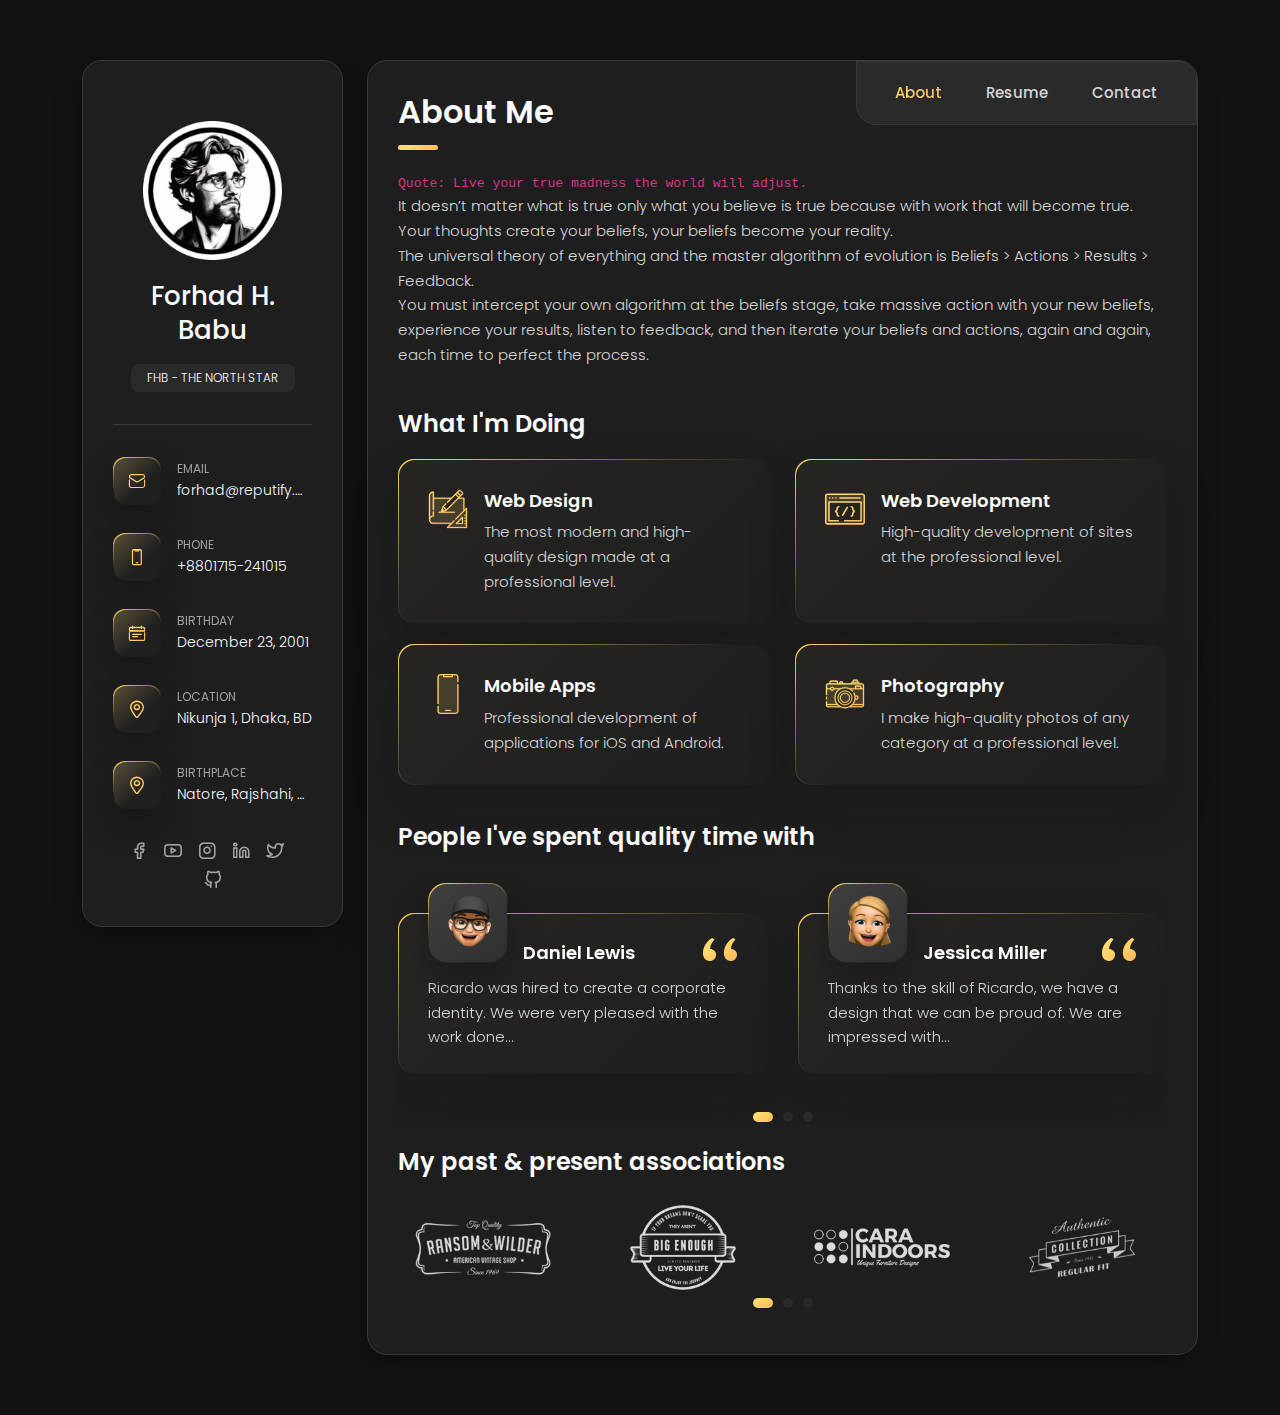
==== commit 00c2ec25: "ïnitial files" ====
--- a/index.html
+++ b/index.html
@@ -4,30 +4,30 @@
 
 <head>
     <meta charset="utf-8" />
-    <title>vCard - About</title>
+    <title>FHB - The North Star - About</title>
 
 	<!-- Meta Data -->
 	<meta http-equiv="X-UA-Compatible" content="IE=edge">
 	<meta name="viewport" content="width=device-width, initial-scale=1, shrink-to-fit=no">
 	<meta name="format-detection" content="telephone=no"/>
     <meta name="format-detection" content="address=no"/>
-    <meta name="author" content="ArtTemplate" />
-    <meta name="description" content="vCard" />
+    <meta name="author" content="FHB - The North Star" />
+    <meta name="description" content="FHB - The North Star" />
 
     <!-- Twitter data -->
     <meta name="twitter:card" content="summary_large_image">
-    <meta name="twitter:site" content="@ArtTemplates">
-    <meta name="twitter:title" content="vCard">
-    <meta name="twitter:description" content="vCard">
-    <meta name="twitter:image" content="assets/images/social.html">
+    <meta name="twitter:site" content="@fhbthenorthstar">
+    <meta name="twitter:title" content="FHB - The North Star">
+    <meta name="twitter:description" content="FHB - The North Star">
+    <meta name="twitter:image" content="https://fhbthenorthstar.github.io/assets/images/fhbthenorthstar.png">
 
     <!-- Open Graph data -->
-    <meta property="og:title" content="ArtTemplate" />
+    <meta property="og:title" content="FHB - The North Star" />
     <meta property="og:type" content="website" />
-    <meta property="og:url" content="your url website" />
-    <meta property="og:image" content="assets/images/social.html" />
-    <meta property="og:description" content="vCard" />
-    <meta property="og:site_name" content="vCard" />
+    <meta property="og:url" content="https://fhbthenorthstar.github.io/" />
+    <meta property="og:image" content="https://fhbthenorthstar.github.io/assets/images/fhbthenorthstar.png" />
+    <meta property="og:description" content="FHB - The North Star" />
+    <meta property="og:site_name" content="FHB - The North Star" />
 
 	<!-- Favicons -->
 	<link rel="apple-touch-icon" sizes="144x144" href="assets/images/favicons/apple-touch-icon-144x144.png">
@@ -51,7 +51,7 @@
 						<!-- My photo -->
 						<div class="sidebar__base-info">
 					    	<figure class="avatar-box">
-                                <img src="assets/images/my-avatar.png" alt="Ricardo Black" width="100px">
+                                <img src="assets/images/fhbthenorthstar.png" alt="Ricardo Black" width="100px">
 						    </figure>
 
 						    <div class="text-xl-center">
@@ -115,6 +115,7 @@
 						  	    <a class="social__link" href="https://www.linkedin.com/in/fhb-thenorthstar/"><i class="feathericon-linkedin"></i></a>
 						  	    <a class="social__link" href="https://x.com/fhbthenorthstar"><i class="feathericon-twitter"></i></a>
 						  	    <a class="social__link" href="https://www.pinterest.com/fhbthenorthstar/"><i class="feathericon-pinterest"></i></a>
+								  <a class="social__link" href="https://github.com/fhbthenorthstar"><i class="feathericon-github"></i></a>
 						    </div>
 						</div>	
 					</div>	
@@ -128,8 +129,8 @@
 						    <ul class="nav">
                                 <li class="nav__item"><a class="active" href="index.html">About</a></li>
 								<li class="nav__item"><a href="resume.html">Resume</a></li>
-                                <li class="nav__item"><a href="portfolio.html">Portfolio</a></li>
-                                <li class="nav__item"><a href="blog.html">Blog</a></li>
+                                <!-- <li class="nav__item"><a href="portfolio.html">Portfolio</a></li>
+                                <li class="nav__item"><a href="blog.html">Blog</a></li> -->
                                 <li class="nav__item"><a href="contact.html">Contact</a></li>
                             </ul>
 						</div>
--- a/assets/styles/style.css
+++ b/assets/styles/style.css
@@ -1,7 +1,7 @@
 /* ------------------------------------------------
  Author: ArtStyles (Art)
  
- Template Name: vCard
+ Template Name: FHB - The North Star
  version: 1.1.0
 ------------------------------------------------ */
 /* ------------------------------------------------
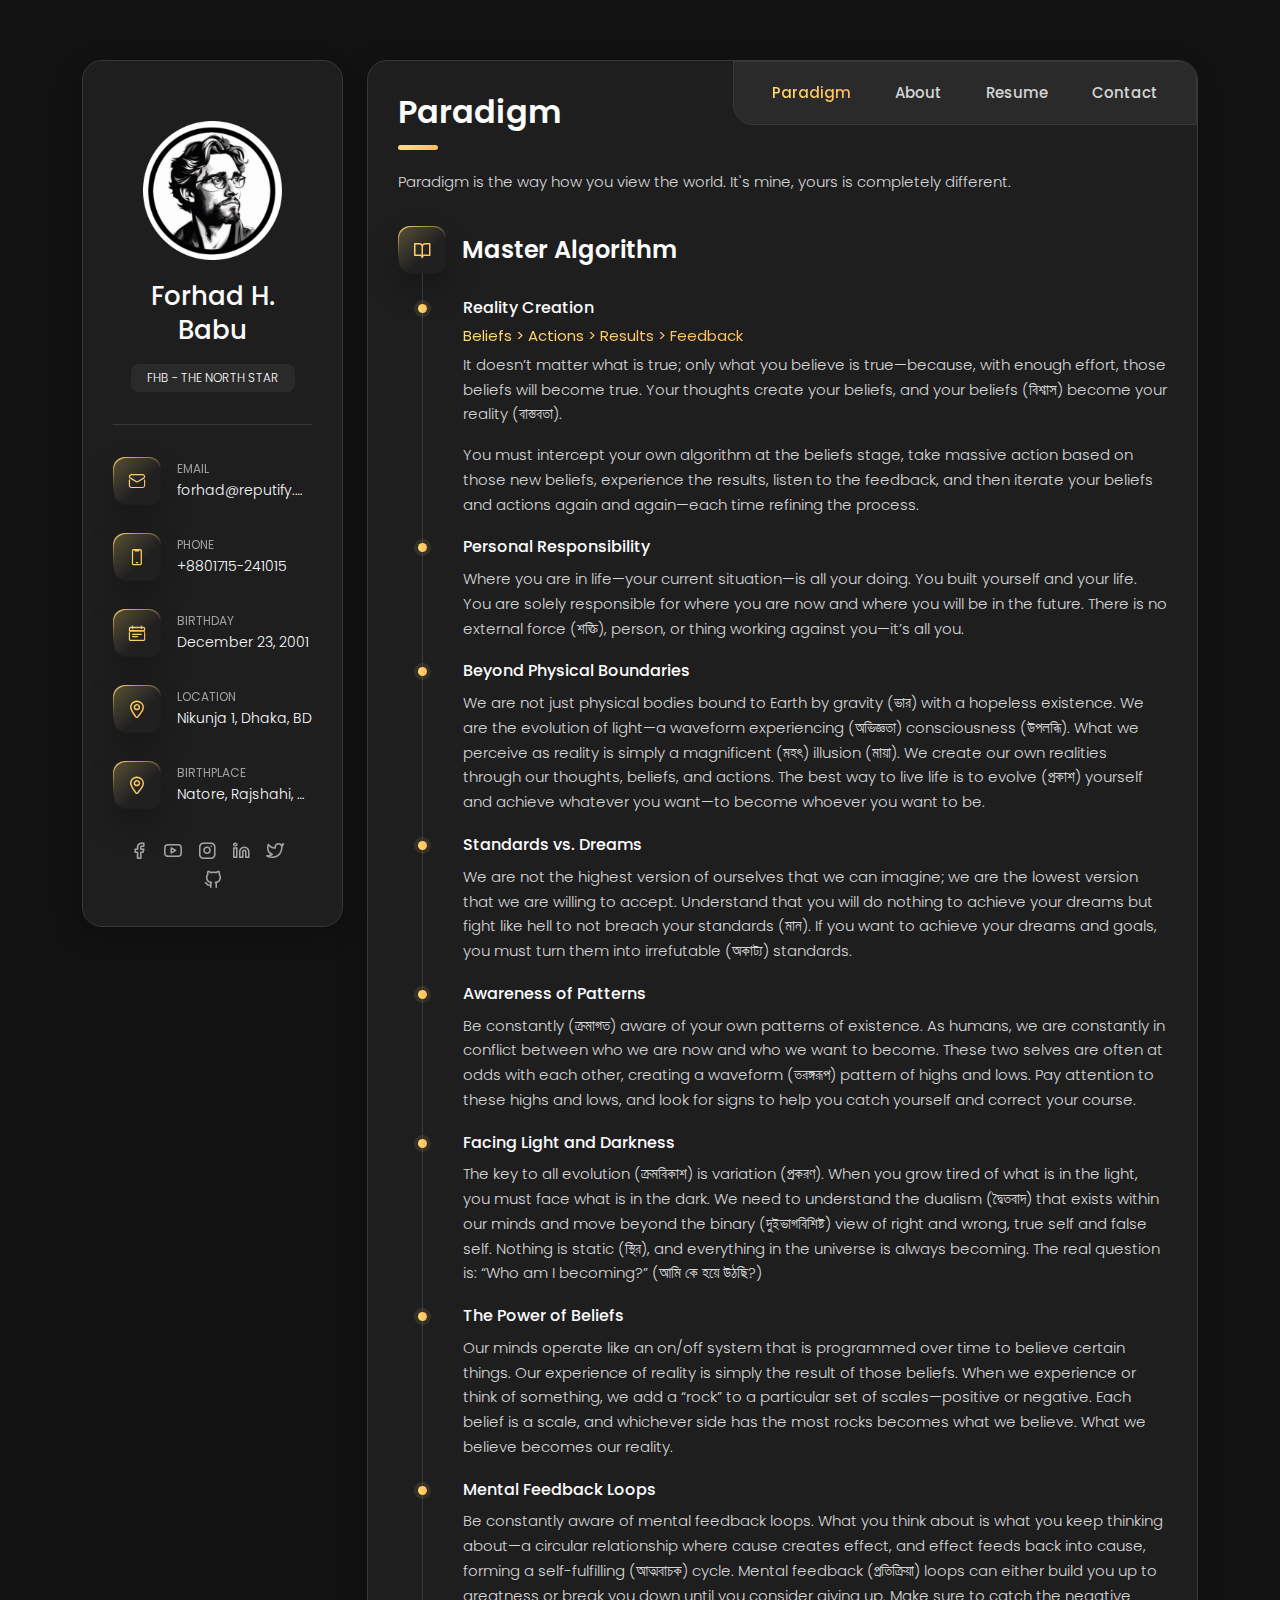
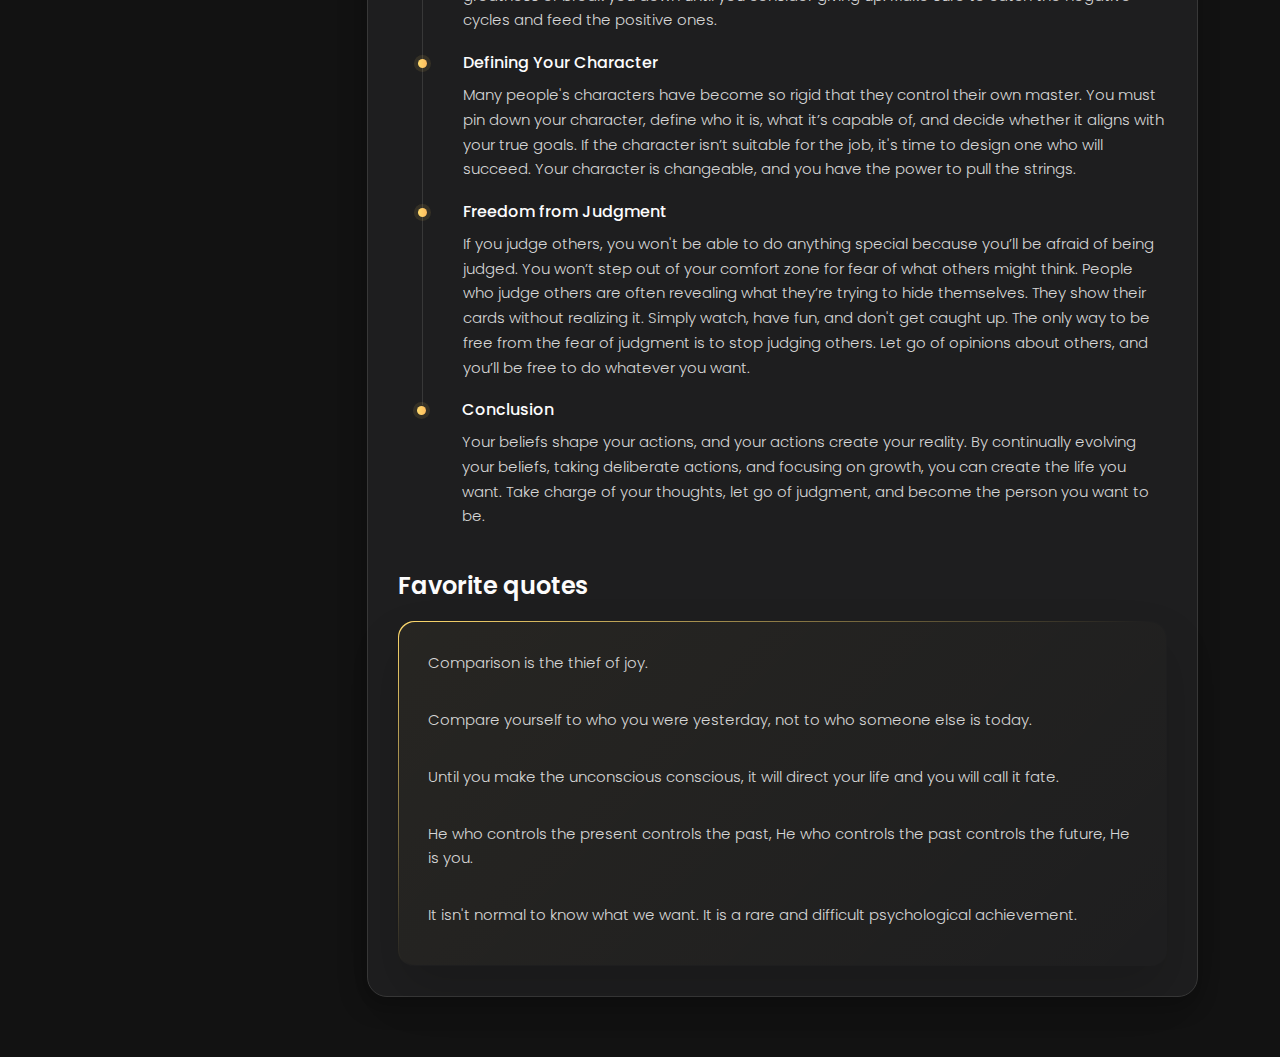
==== commit 9b82c7bc: "paradigm ready" ====
--- a/index.html
+++ b/index.html
@@ -3,31 +3,31 @@
 
 
 <head>
-    <meta charset="utf-8" />
-    <title>FHB - The North Star - About</title>
+	<meta charset="utf-8" />
+	<title>FHB - The North Star - Paradigm</title>
 
 	<!-- Meta Data -->
 	<meta http-equiv="X-UA-Compatible" content="IE=edge">
 	<meta name="viewport" content="width=device-width, initial-scale=1, shrink-to-fit=no">
-	<meta name="format-detection" content="telephone=no"/>
-    <meta name="format-detection" content="address=no"/>
-    <meta name="author" content="FHB - The North Star" />
-    <meta name="description" content="FHB - The North Star" />
-
-    <!-- Twitter data -->
-    <meta name="twitter:card" content="summary_large_image">
-    <meta name="twitter:site" content="@fhbthenorthstar">
-    <meta name="twitter:title" content="FHB - The North Star">
-    <meta name="twitter:description" content="FHB - The North Star">
-    <meta name="twitter:image" content="https://fhbthenorthstar.github.io/assets/images/fhbthenorthstar.png">
-
-    <!-- Open Graph data -->
-    <meta property="og:title" content="FHB - The North Star" />
-    <meta property="og:type" content="website" />
-    <meta property="og:url" content="https://fhbthenorthstar.github.io/" />
-    <meta property="og:image" content="https://fhbthenorthstar.github.io/assets/images/fhbthenorthstar.png" />
-    <meta property="og:description" content="FHB - The North Star" />
-    <meta property="og:site_name" content="FHB - The North Star" />
+	<meta name="format-detection" content="telephone=no" />
+	<meta name="format-detection" content="address=no" />
+	<meta name="author" content="FHB - The North Star" />
+	<meta name="description" content="FHB - The North Star" />
+
+	<!-- Twitter data -->
+	<meta name="twitter:card" content="summary_large_image">
+	<meta name="twitter:site" content="@fhbthenorthstar">
+	<meta name="twitter:title" content="FHB - The North Star">
+	<meta name="twitter:description" content="FHB - The North Star">
+	<meta name="twitter:image" content="https://fhbthenorthstar.github.io/assets/images/fhbthenorthstar.png">
+
+	<!-- Open Graph data -->
+	<meta property="og:title" content="FHB - The North Star" />
+	<meta property="og:type" content="website" />
+	<meta property="og:url" content="https://fhbthenorthstar.github.io/" />
+	<meta property="og:image" content="https://fhbthenorthstar.github.io/assets/images/fhbthenorthstar.png" />
+	<meta property="og:description" content="FHB - The North Star" />
+	<meta property="og:site_name" content="FHB - The North Star" />
 
 	<!-- Favicons -->
 	<link rel="apple-touch-icon" sizes="144x144" href="assets/images/favicons/apple-touch-icon-144x144.png">
@@ -36,336 +36,286 @@
 	<link rel="apple-touch-icon" sizes="57x57" href="assets/images/favicons/apple-touch-icon-57x57.png">
 	<link rel="shortcut icon" href="assets/images/favicons/favicon.png" type="image/png">
 
-    <!-- Styles -->
-	<link rel="stylesheet" type="text/css" href="assets/styles/vendors/bootstrap.min.css"/>
-	<link rel="stylesheet" type="text/css" href="assets/styles/style.css"/>
-	
+	<!-- Styles -->
+	<link rel="stylesheet" type="text/css" href="assets/styles/vendors/bootstrap.min.css" />
+	<link rel="stylesheet" type="text/css" href="assets/styles/style.css" />
+
 </head>
-<body>
-    <main class="main">
-	    <div class="container gutter-top gutter-bottom">
-		    <div class="row sticky-parent">
-			    <!-- Sidebar -->
-                <aside class="col-12 col-md-12 col-xl-3">
-				    <div class="sidebar box-outer sticky-column">
+
+<body class="bg-triangles">
+	<main class="main">
+		<div class="container gutter-top gutter-bottom">
+			<div class="row sticky-parent">
+				<!-- Sidebar -->
+				<aside class="col-12 col-md-12 col-xl-3">
+					<div class="sidebar box-outer sticky-column">
 						<!-- My photo -->
 						<div class="sidebar__base-info">
-					    	<figure class="avatar-box">
-                                <img src="assets/images/fhbthenorthstar.png" alt="Ricardo Black" width="100px">
-						    </figure>
-
-						    <div class="text-xl-center">
-						        <h3 class="title title--h3 sidebar__name">Forhad H. Babu</h3>
-							    <div class="badge">FHB - THE NORTH STAR</div>
-						    </div>
-
-							<button class="btn btn--small btn--icon-right sidebar__btn js-btn-toggle"><span>Show Contacts</span><i class="feathericon-chevron-down"></i></button>
+							<figure class="avatar-box">
+								<img src="assets/images/fhbthenorthstar.png" alt="Ricardo Black">
+							</figure>
+
+							<div class="text-xl-center">
+								<h3 class="title title--h3 sidebar__name">Forhad H. Babu</h3>
+								<div class="badge">FHB - THE NORTH STAR</div>
+							</div>
+
+							<button class="btn btn--small btn--icon-right sidebar__btn js-btn-toggle"><span>Show
+									Contacts</span><i class="feathericon-chevron-down"></i></button>
 						</div>
 
 						<div class="sidebar__additional-info js-show">
 							<div class="separation"></div>
-		                    <ul class="details-info">
-							    <!-- Email -->
-							    <li class="details-info__item">
-							        <span class="box icon-box"><i class="font-icon icon-envelope"></i></span>
-								    <div class="contacts-block__info">
-									    <span class="overhead">Email</span>
-									    <a class="text-overflow" href="mailto:forhad@reputify.org" title="forhad@reputify.org">forhad@reputify.org</a>
-								    </div>
-							    </li>
-							    <!-- Phone -->
-						 	    <li class="details-info__item">
-								    <span class="box icon-box"><i class="font-icon icon-phone"></i></span>
-								    <div class="contacts-block__info">
-									    <span class="overhead">Phone</span>
-							            <span class="text-overflow" title="+8801715241015">+8801715-241015</span>
-								    </div>	
-							    </li>
+							<ul class="details-info">
+								<!-- Email -->
+								<li class="details-info__item">
+									<span class="box icon-box"><i class="font-icon icon-envelope"></i></span>
+									<div class="contacts-block__info">
+										<span class="overhead">Email</span>
+										<a class="text-overflow" href="mailto:forhad@reputify.org"
+											title="forhad@reputify.org">forhad@reputify.org</a>
+									</div>
+								</li>
+								<!-- Phone -->
+								<li class="details-info__item">
+									<span class="box icon-box"><i class="font-icon icon-phone"></i></span>
+									<div class="contacts-block__info">
+										<span class="overhead">Phone</span>
+										<span class="text-overflow" title="+8801715241015">+8801715-241015</span>
+									</div>
+								</li>
 								<!-- Birthday -->
-					            <li class="details-info__item">
-								    <span class="box icon-box"><i class="font-icon icon-calendar"></i></span>
-								    <div class="contacts-block__info">
-									    <span class="overhead">Birthday</span>
-							            <span class="text-overflow" title="March 12, 1995">December 23, 2001</span>
-								    </div>
-							    </li>
+								<li class="details-info__item">
+									<span class="box icon-box"><i class="font-icon icon-calendar"></i></span>
+									<div class="contacts-block__info">
+										<span class="overhead">Birthday</span>
+										<span class="text-overflow" title="March 12, 1995">December 23, 2001</span>
+									</div>
+								</li>
 								<!-- Location -->
-						        <li class="details-info__item">
-								    <span class="box icon-box"><i class="font-icon icon-location"></i></span>
-								    <div class="contacts-block__info">
-									    <span class="overhead">Location</span>
-									    <span class="text-overflow" title="Nikunja 1, Dhaka, BD">Nikunja 1, Dhaka, BD</span>
-								    </div>
-							    </li>
-								<li class="details-info__item">
-								    <span class="box icon-box"><i class="font-icon icon-location"></i></span>
-								    <div class="contacts-block__info">
-									    <span class="overhead">Birthplace</span>
-									    <span class="text-overflow" title="Natore, Rajshahi, BD">Natore, Rajshahi, BD</span>
-								    </div>
-							    </li>
-					        </ul>
-						    <div class="separation d-xl-none"></div>
-
-						    <!-- Social -->
-						    <div class="social">
-								<a class="social__link" href="https://www.facebook.com/fhbthenorthstar"><i class="feathericon-facebook"></i></a>
-								<a class="social__link" href="https://www.youtube.com/@fhbthenorthstar"><i class="feathericon-youtube"></i></a>
-							    <a class="social__link" href="https://www.instagram.com/fhbthenorthstar/"><i class="feathericon-instagram"></i></a>
-						  	    <a class="social__link" href="https://www.linkedin.com/in/fhb-thenorthstar/"><i class="feathericon-linkedin"></i></a>
-						  	    <a class="social__link" href="https://x.com/fhbthenorthstar"><i class="feathericon-twitter"></i></a>
-						  	    <a class="social__link" href="https://www.pinterest.com/fhbthenorthstar/"><i class="feathericon-pinterest"></i></a>
-								  <a class="social__link" href="https://github.com/fhbthenorthstar"><i class="feathericon-github"></i></a>
-						    </div>
-						</div>	
-					</div>	
-		        </aside>
-		        
+								<li class="details-info__item">
+									<span class="box icon-box"><i class="font-icon icon-location"></i></span>
+									<div class="contacts-block__info">
+										<span class="overhead">Location</span>
+										<span class="text-overflow" title="Nikunja 1, Dhaka, BD">Nikunja 1, Dhaka,
+											BD</span>
+									</div>
+								</li>
+								<li class="details-info__item">
+									<span class="box icon-box"><i class="font-icon icon-location"></i></span>
+									<div class="contacts-block__info">
+										<span class="overhead">Birthplace</span>
+										<span class="text-overflow" title="Natore, Rajshahi, BD">Natore, Rajshahi,
+											BD</span>
+									</div>
+								</li>
+							</ul>
+							<div class="separation d-xl-none"></div>
+
+							<!-- Social -->
+							<div class="social">
+								<a class="social__link" href="https://www.facebook.com/fhbthenorthstar"><i
+										class="feathericon-facebook"></i></a>
+								<a class="social__link" href="https://www.youtube.com/@fhbthenorthstar"><i
+										class="feathericon-youtube"></i></a>
+								<a class="social__link" href="https://www.instagram.com/fhbthenorthstar/"><i
+										class="feathericon-instagram"></i></a>
+								<a class="social__link" href="https://www.linkedin.com/in/fhb-thenorthstar/"><i
+										class="feathericon-linkedin"></i></a>
+								<a class="social__link" href="https://x.com/fhbthenorthstar"><i
+										class="feathericon-twitter"></i></a>
+								<a class="social__link" href="https://www.pinterest.com/fhbthenorthstar/"><i
+										class="feathericon-pinterest"></i></a>
+								<a class="social__link" href="https://github.com/fhbthenorthstar"><i
+										class="feathericon-github"></i></a>
+							</div>
+						</div>
+					</div>
+				</aside>
+
 				<!-- Content -->
-		        <div class="col-12 col-md-12 col-xl-9">
-				    <div class="box-outer">
-					    <!-- Menu -->
+				<div class="col-12 col-md-12 col-xl-9">
+					<div class="box-outer">
+						<!-- Menu -->
 						<div class="nav-container">
-						    <ul class="nav">
-                                <li class="nav__item"><a class="active" href="index.html">About</a></li>
+							<ul class="nav">
+								<li class="nav__item"><a class="active" href="index.html">Paradigm</a></li>
+								<li class="nav__item"><a href="about.html">About</a></li>
 								<li class="nav__item"><a href="resume.html">Resume</a></li>
-                                <!-- <li class="nav__item"><a href="portfolio.html">Portfolio</a></li>
+								<!-- <li class="nav__item"><a href="portfolio.html">Portfolio</a></li>
                                 <li class="nav__item"><a href="blog.html">Blog</a></li> -->
-                                <li class="nav__item"><a href="contact.html">Contact</a></li>
-                            </ul>
-						</div>
-						
-					    <!-- About -->
-						<div class="pb-0 pb-sm-2">
-		                    <h1 class="title title--h1 title__separate">About Me</h1>
-							<code>Quote: Live your true madness the world will adjust.</code>
-						    <p>It doesn’t matter what is true only what you believe is true because with work that will become true. <br/>Your thoughts create your beliefs, your beliefs become your reality. <br/>The universal theory of everything and the master algorithm of evolution is Beliefs > Actions > Results > Feedback.<br/> You must intercept your own algorithm at the beliefs stage, take massive action with your new beliefs, experience your results, listen to feedback, and then iterate your beliefs and actions, again and again, each time to perfect the process. </p>
-					    </div>
-						
-					    <!-- What -->
-						<h2 class="title title--h2 mt-3">What I'm Doing</h2>
-						<div class="row">
-							<!-- Case Item -->
-							<div class="col-12 col-lg-6">
-							    <div class="case-item box box-inner">
-									<img class="case-item__icon" src="assets/icons/icon-design.svg" alt="" />
-									<div>
-									    <h3 class="title title--h3">Web Design</h3>
-										<p class="case-item__caption">The most modern and high-quality design made at a professional level.</p>
-									</div>	
-								</div>
-							</div>
-								
-							<!-- Case Item -->
-							<div class="col-12 col-lg-6">
-							    <div class="case-item box box-inner">
-									<img class="case-item__icon" src="assets/icons/icon-dev.svg" alt="" />
-									<div>
-									    <h3 class="title title--h3">Web Development</h3>
-										<p class="case-item__caption">High-quality development of sites at the professional level.</p>
-									</div>
-								</div>
-							</div>
-								
-							<!-- Case Item -->
-							<div class="col-12 col-lg-6">
-								<div class="case-item box box-inner">
-								    <img class="case-item__icon" src="assets/icons/icon-app.svg" alt="" />
-									<div>
-								        <h3 class="title title--h3">Mobile Apps</h3>
-									    <p class="case-item__caption">Professional development of applications for iOS and Android.</p>
-									</div>
-								</div>
-							</div>
-								
-							<!-- Case Item -->
-							<div class="col-12 col-lg-6">
-								<div class="case-item box box-inner">
-									<img class="case-item__icon" src="assets/icons/icon-photo.svg" alt="" />
-									<div>
-									    <h3 class="title title--h3">Photography</h3>
-										<p class="case-item__caption">I make high-quality photos of any category at a professional level.</p>
-									</div>
-								</div>
-							</div>
-						</div>	
-						
-						<!-- Testimonials -->
-						<div class="testimonials">
-						    <h2 class="title title--h2 mt-3">People I've spent quality time with</h2>
-						
-						    <div class="swiper-container js-carousel-review">
-                                <div class="swiper-wrapper">
-								    <!-- Item review -->
-                                    <div class="swiper-slide review-item box box-inner js-open-review" data-mfp-src="#review-1" data-effect="mfp-zoom-out">
-										<figure class="box box-avatar">
-                                            <img src="assets/images/avatar-1.png" alt="Daniel Lewis">
-										</figure>
-									    <h4 class="title title--h3">Daniel Lewis</h4>
-										<p class="review-item__caption">Ricardo was hired to create a corporate identity. We were very pleased with the work done...</p>
-									</div>
-									
-									<!-- Item review -->
-                                    <div class="swiper-slide review-item box box-inner js-open-review" data-mfp-src="#review-2" data-effect="mfp-zoom-out">
-                                        <figure class="box box-avatar">
-                                            <img src="assets/images/avatar-2.png" alt="Daniel Lewis">
-										</figure>
-									    <h4 class="title title--h3">Jessica Miller</h4>
-										<p class="review-item__caption">Thanks to the skill of Ricardo, we have a design that we can be proud of. We are impressed with...</p>
-									</div>
-									
-									<!-- Item review -->
-                                    <div class="swiper-slide review-item box box-inner js-open-review" data-mfp-src="#review-3" data-effect="mfp-zoom-out">
-										<figure class="box box-avatar">
-                                            <img src="assets/images/avatar-3.png" alt="Daniel Lewis">
-										</figure>
-									    <h4 class="title title--h3">Emily Evans</h4>
-										<p class="review-item__caption">Ricardo did a miracle with my website. It looks exactly as I imagined it. Now I have a profession...</p>
-									</div>
-
-									<!-- Item review -->
-									<div class="swiper-slide review-item box box-inner js-open-review" data-mfp-src="#review-4" data-effect="mfp-zoom-out">
-										<figure class="box box-avatar">
-											<img src="assets/images/avatar-4.png" alt="Daniel Lewis">
-										</figure>
-										<h4 class="title title--h3">Henry William</h4>
-										<p class="review-item__caption">Thank you very much for your work on our project. It was a big help for us. Thanks to the...</p>
-									</div>
-                                </div>
-    
-                                <div class="swiper-pagination"></div>
-                            </div>
-						</div>
-						
-						<!-- Clients -->
-						<h2 class="title title--h2 mt-4">My past & present associations</h2>
-						<div class="swiper-container js-carousel-clients">
-                            <div class="swiper-wrapper">
-								<!-- Item client -->
-                                <figure class="swiper-slide">
-									<a href="#"><img class="logo-client" src="assets/images/clients/logo-1-color.png" alt="Logo" /></a>
-								</figure>
-									
-								<!-- Item client -->
-                                <figure class="swiper-slide">
-									<a href="#"><img class="logo-client" src="assets/images/clients/logo-2-color.png" alt="Logo" /></a>
-								</figure>
-
-								<!-- Item client -->
-                                <figure class="swiper-slide">
-								    <a href="#"><img class="logo-client" src="assets/images/clients/logo-3-color.png" alt="Logo" /></a>
-								</figure>
-
-								<!-- Item client -->
-                                <figure class="swiper-slide">
-									<a href="#"><img class="logo-client" src="assets/images/clients/logo-4-color.png" alt="Logo" /></a>
-								</figure>
-									
-								<!-- Item client -->
-                                <figure class="swiper-slide">
-									<a href="#"><img class="logo-client" src="assets/images/clients/logo-5-color.png" alt="Logo" /></a>
-								</figure>
-									
-								<!-- Item client -->
-                                <figure class="swiper-slide">
-									<a href="#"><img class="logo-client" src="assets/images/clients/logo-6-color.png" alt="Logo" /></a>
-								</figure>
-							</div>
-								
-							<div class="swiper-pagination"></div>
-						</div><!-- /swiper-container -->
-					</div><!-- box-outer -->
-		        </div><!-- Content -->
+								<li class="nav__item"><a href="contact.html">Contact</a></li>
+							</ul>
+						</div>
+
+						<!-- About -->
+						<div class="pb-3">
+							<h1 class="title title--h1 title__separate">Paradigm</h1>
+							<p>Paradigm is the way how you view the world. It's mine, yours is completely different.</p>
+						</div>
+
+						<!-- Experience -->
+						<h2 class="title title--h2"><span class="box icon-box"><i
+									class="font-icon feathericon-book-open"></i></span>Master Algorithm</h2>
+						<div class="timeline">
+							<!-- Item -->
+							<article class="timeline__item">
+								<h5 class="title title--h4 timeline__title">Reality Creation</h5>
+								<span class="timeline__period">Beliefs > Actions > Results > Feedback</span>
+								<p class="timeline__description">It doesn’t matter what is true; only what you believe
+									is true—because, with enough effort, those beliefs will become true. Your thoughts
+									create your beliefs, and your beliefs (বিশ্বাস) become your reality (বাস্তবতা).</p>
+								<p class="timeline__description">You must intercept your own algorithm at the beliefs
+									stage, take massive action based on those new beliefs, experience the results,
+									listen to the feedback, and then iterate your beliefs and actions again and
+									again—each time refining the process.</p>
+							</article>
+
+							<!-- Item -->
+							<article class="timeline__item">
+								<h5 class="title title--h4 timeline__title">Personal Responsibility
+								</h5>
+								<!-- <span class="timeline__period">2005 — 2007</span> -->
+								<p class="timeline__description">Where you are in life—your current situation—is all
+									your doing. You built yourself and your life. You are solely responsible for where
+									you are now and where you will be in the future. There is no external force (শক্তি),
+									person, or thing working against you—it’s all you.</p>
+							</article>
+
+							<!-- Item -->
+							<article class="timeline__item">
+								<h5 class="title title--h4 timeline__title">Beyond Physical Boundaries</h5>
+								<!-- <span class="timeline__period">2003 — 2005</span> -->
+								<p class="timeline__description">We are not just physical bodies bound to Earth by
+									gravity (ভার) with a hopeless existence. We are the evolution of light—a waveform
+									experiencing (অভিজ্ঞতা) consciousness (উপলব্ধি). What we perceive as reality is
+									simply a magnificent (মহৎ) illusion (মায়া). We create our own realities through our
+									thoughts, beliefs, and actions. The best way to live life is to evolve (প্রকাশ)
+									yourself and achieve whatever you want—to become whoever you want to be.</p>
+							</article>
+							<article class="timeline__item">
+								<h5 class="title title--h4 timeline__title">Standards vs. Dreams</h5>
+								<!-- <span class="timeline__period">2003 — 2005</span> -->
+								<p class="timeline__description">We are not the highest version of ourselves that we can
+									imagine; we are the lowest version that we are willing to accept. Understand that
+									you will do nothing to achieve your dreams but fight like hell to not breach your
+									standards (মান). If you want to achieve your dreams and goals, you must turn them
+									into irrefutable (অকাট্য) standards.</p>
+							</article>
+							<article class="timeline__item">
+								<h5 class="title title--h4 timeline__title">Awareness of Patterns</h5>
+								<!-- <span class="timeline__period">2003 — 2005</span> -->
+								<p class="timeline__description">Be constantly (ক্রমাগত) aware of your own patterns of
+									existence. As humans, we are constantly in conflict between who we are now and who
+									we want to become. These two selves are often at odds with each other, creating a
+									waveform (তরঙ্গরূপ) pattern of highs and lows. Pay attention to these highs and
+									lows, and look for signs to help you catch yourself and correct your course.</p>
+							</article>
+							<article class="timeline__item">
+								<h5 class="title title--h4 timeline__title">Facing Light and Darkness</h5>
+								<!-- <span class="timeline__period">2003 — 2005</span> -->
+								<p class="timeline__description">The key to all evolution (ক্রমবিকাশ) is variation
+									(প্রকরণ). When you grow tired of what is in the light, you must face what is in the
+									dark. We need to understand the dualism (দ্বৈতবাদ) that exists within our minds and
+									move beyond the binary (দুইভাগবিশিষ্ট) view of right and wrong, true self and false
+									self. Nothing is static (স্থির), and everything in the universe is always becoming.
+									The real question is: “Who am I becoming?” (আমি কে হয়ে উঠছি?)</p>
+							</article>
+							<article class="timeline__item">
+								<h5 class="title title--h4 timeline__title">The Power of Beliefs</h5>
+								<!-- <span class="timeline__period">2003 — 2005</span> -->
+								<p class="timeline__description">Our minds operate like an on/off system that is
+									programmed over time to believe certain things. Our experience of reality is simply
+									the result of those beliefs. When we experience or think of something, we add a
+									“rock” to a particular set of scales—positive or negative. Each belief is a scale,
+									and whichever side has the most rocks becomes what we believe. What we believe
+									becomes our reality.</p>
+							</article>
+							<article class="timeline__item">
+								<h5 class="title title--h4 timeline__title">Mental Feedback Loops</h5>
+								<!-- <span class="timeline__period">2003 — 2005</span> -->
+								<p class="timeline__description">Be constantly aware of mental feedback loops. What you
+									think about is what you keep thinking about—a circular relationship where cause
+									creates effect, and effect feeds back into cause, forming a self-fulfilling
+									(আত্মবাচক) cycle. Mental feedback (প্রতিক্রিয়া) loops can either build you up to
+									greatness or break you down until you consider giving up. Make sure to catch the
+									negative cycles and feed the positive ones.</p>
+							</article>
+							<article class="timeline__item">
+								<h5 class="title title--h4 timeline__title">Defining Your Character</h5>
+								<!-- <span class="timeline__period">2003 — 2005</span> -->
+								<p class="timeline__description">Many people's characters have become so rigid that they
+									control their own master. You must pin down your character, define who it is, what
+									it’s capable of, and decide whether it aligns with your true goals. If the character
+									isn’t suitable for the job, it's time to design one who will succeed. Your character
+									is changeable, and you have the power to pull the strings.</p>
+							</article>
+							<article class="timeline__item">
+								<h5 class="title title--h4 timeline__title">Freedom from Judgment</h5>
+								<!-- <span class="timeline__period">2003 — 2005</span> -->
+								<p class="timeline__description">If you judge others, you won't be able to do anything
+									special because you’ll be afraid of being judged. You won’t step out of your comfort
+									zone for fear of what others might think. People who judge others are often
+									revealing what they’re trying to hide themselves. They show their cards without
+									realizing it. Simply watch, have fun, and don't get caught up. The only way to be
+									free from the fear of judgment is to stop judging others. Let go of opinions about
+									others, and you’ll be free to do whatever you want.</p>
+							</article>
+							<article class="timeline__item">
+								<h5 class="title title--h4 timeline__title">Conclusion</h5>
+								<!-- <span class="timeline__period">2003 — 2005</span> -->
+								<p class="timeline__description">Your beliefs shape your actions, and your actions
+									create your reality. By continually evolving your beliefs, taking deliberate
+									actions, and focusing on growth, you can create the life you want. Take charge of
+									your thoughts, let go of judgment, and become the person you want to be.</p>
+							</article>
+						</div>
+
+
+						<!-- Skills -->
+						<h2 class="title title--h2 mt-3">Favorite quotes</h2>
+						<div class="box box-inner mb-0">
+							<!-- Web Design -->
+							<div class="progress">
+								<div class="progress-text">Comparison is the thief of joy.</div>
+
+							</div>
+							<div class="progress">
+								<div class="progress-text">Compare yourself to who you were yesterday, not to who
+									someone else is today.</div>
+							</div>
+							<div class="progress">
+								<div class="progress-text">Until you make the unconscious conscious, it will direct your
+									life and you will call it fate.</div>
+							</div>
+
+							<!-- Web Design -->
+							<div class="progress">
+								<div class="progress-text">
+									He who controls the present controls the past,
+									He who controls the past controls the future, He is you.</div>
+							</div>
+
+							<!-- Web Design -->
+							<div class="progress">
+								<div class="progress-text">It isn't normal to know what we want. It is a rare and
+									difficult psychological achievement.</div>
+							</div>
+
+
+						</div>
+					</div>
+				</div><!-- Content -->
 			</div><!-- sticky-parent -->
 		</div><!-- container -->
-    </main>
-
-    <div class="back-to-top"></div>
-    
-	<!-- Full review 1 -->
-	<div id="review-1" class="popup mfp-hide mfp-with-anim">
-		<div class="row">
-            <div class="col-12 col-sm-2 full-rewiew-con-avatar">
-				<figure class="box box-avatar">
-					<img src="assets/images/avatar-1.png" alt="Daniel Lewis">
-				</figure>
-				<div class="review-icon-quote"></div>
-			</div>
-			<div class="col-12 col-sm-10 full-rewiew-con-text">
-				<h2 class="title title--h2 mb-1">Daniel Lewis</h2>
-				<span class="review-date">14 June, 2021</span>
-				<p>Ricardo was hired to create a corporate identity. We were very pleased with the work done. She has a lot of experience and is very concerned about the needs of client.
-				Lorem ipsum dolor sit amet, ullamcous cididt consectetur adipiscing elit, seds do et eiusmod tempor incididunt ut laborels dolore magnarels alia.</p>
-				<p>Ut enim ad nesid utminim veniam, quis nostrud eiusmo exercitation ullamco labori is amco commodo consequat  seds eiusmod. Adipisicing velit eu eiusmod nisi ad nulla. 
-				Magna deserunt ipsum pariatur sunt incididunt culpa cupidatat. Pariatur occaecat enim dolor culpa nisi ea eiusmod do qui culpa consectetur laboris eiusmod anim.</p>
-			</div>
-		</div>
-	</div>
-
-	<!-- Full review 2 -->
-	<div id="review-2" class="popup mfp-hide mfp-with-anim">
-		<div class="row">
-            <div class="col-12 col-sm-2 full-rewiew-con-avatar">
-				<figure class="box box-avatar">
-					<img src="assets/images/avatar-2.png" alt="Daniel Lewis">
-				</figure>
-				<div class="review-icon-quote"></div>
-			</div>
-			<div class="col-12 col-sm-10 full-rewiew-con-text">
-				<h2 class="title title--h2 mb-1">Jessica Miller</h2>
-				<span class="review-date">14 June, 2021</span>
-				<p>Ricardo was hired to create a corporate identity. We were very pleased with the work done. She has a lot of experience and is very concerned about the needs of client.
-				Lorem ipsum dolor sit amet, ullamcous cididt consectetur adipiscing elit, seds do et eiusmod tempor incididunt ut laborels dolore magnarels alia.</p>
-				<p>Ut enim ad nesid utminim veniam, quis nostrud eiusmo exercitation ullamco labori is amco commodo consequat  seds eiusmod. Adipisicing velit eu eiusmod nisi ad nulla. 
-				Magna deserunt ipsum pariatur sunt incididunt culpa cupidatat. Pariatur occaecat enim dolor culpa nisi ea eiusmod do qui culpa consectetur laboris eiusmod anim.</p>
-			</div>
-		</div>
-	</div>
-	
-	<!-- Full review 3 -->
-	<div id="review-3" class="popup mfp-hide mfp-with-anim">
-		<div class="row">
-            <div class="col-12 col-sm-2 full-rewiew-con-avatar">
-				<figure class="box box-avatar">
-					<img src="assets/images/avatar-3.png" alt="Daniel Lewis">
-				</figure>
-				<div class="review-icon-quote"></div>
-			</div>
-			<div class="col-12 col-sm-10 full-rewiew-con-text">
-				<h2 class="title title--h2 mb-1">Emily Evans</h2>
-				<span class="review-date">14 June, 2021</span>
-				<p>Ricardo was hired to create a corporate identity. We were very pleased with the work done. She has a lot of experience and is very concerned about the needs of client.
-				Lorem ipsum dolor sit amet, ullamcous cididt consectetur adipiscing elit, seds do et eiusmod tempor incididunt ut laborels dolore magnarels alia.</p>
-				<p>Ut enim ad nesid utminim veniam, quis nostrud eiusmo exercitation ullamco labori is amco commodo consequat  seds eiusmod. Adipisicing velit eu eiusmod nisi ad nulla. 
-				Magna deserunt ipsum pariatur sunt incididunt culpa cupidatat. Pariatur occaecat enim dolor culpa nisi ea eiusmod do qui culpa consectetur laboris eiusmod anim.</p>
-			</div>
-		</div>
-	</div>
-
-	<!-- Full review 4 -->
-	<div id="review-4" class="popup mfp-hide mfp-with-anim">
-		<div class="row">
-            <div class="col-12 col-sm-2 full-rewiew-con-avatar">
-				<figure class="box box-avatar">
-					<img src="assets/images/avatar-4.png" alt="Daniel Lewis">
-				</figure>
-				<div class="review-icon-quote"></div>
-			</div>
-			<div class="col-12 col-sm-10 full-rewiew-con-text">
-				<h2 class="title title--h2 mb-1">Henry William</h2>
-				<span class="review-date">14 June, 2021</span>
-				<p>Ricardo was hired to create a corporate identity. We were very pleased with the work done. She has a lot of experience and is very concerned about the needs of client.
-				Lorem ipsum dolor sit amet, ullamcous cididt consectetur adipiscing elit, seds do et eiusmod tempor incididunt ut laborels dolore magnarels alia.</p>
-				<p>Ut enim ad nesid utminim veniam, quis nostrud eiusmo exercitation ullamco labori is amco commodo consequat  seds eiusmod. Adipisicing velit eu eiusmod nisi ad nulla. 
-				Magna deserunt ipsum pariatur sunt incididunt culpa cupidatat. Pariatur occaecat enim dolor culpa nisi ea eiusmod do qui culpa consectetur laboris eiusmod anim.</p>
-			</div>
-		</div>
-	</div>
-	
+	</main>
+
+	<div class="back-to-top"></div>
+
 	<!-- JavaScripts -->
 	<script src="assets/js/jquery-3.4.1.min.js"></script>
 	<script src="assets/js/plugins.min.js"></script>
-    <script src="assets/js/common.js"></script>
+	<script src="assets/js/common.js"></script>
 
 </body>
 
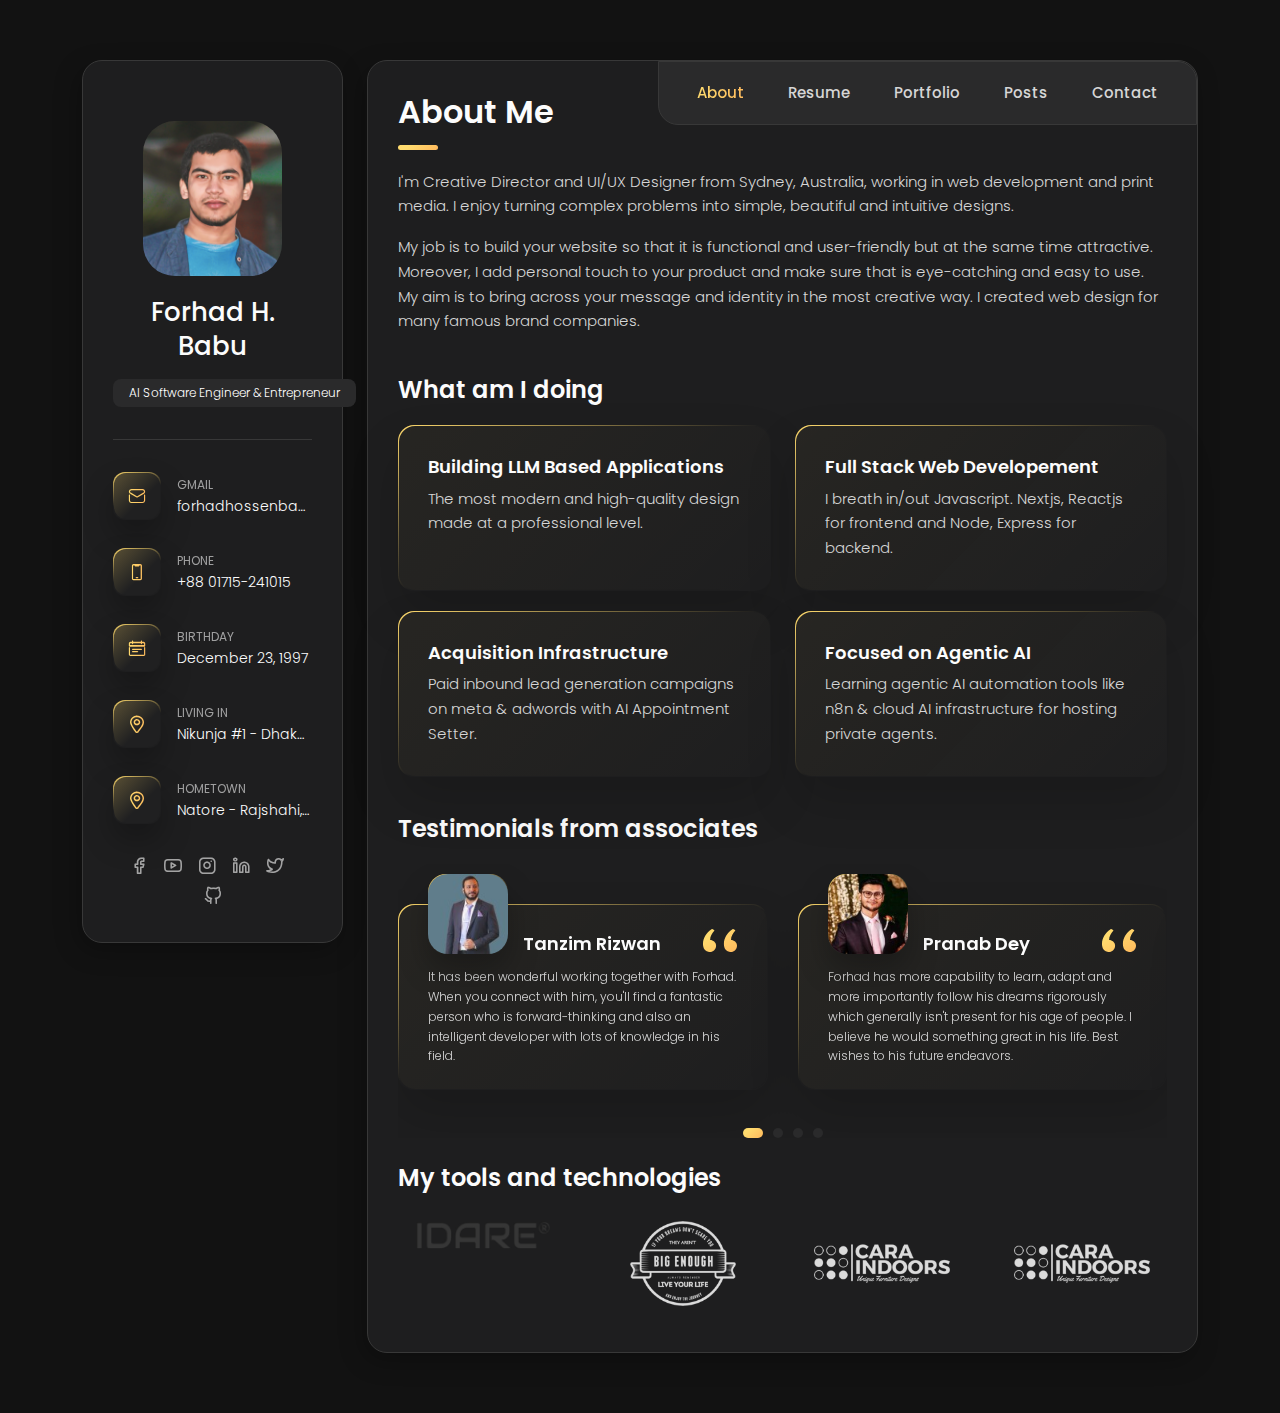
==== commit b2155e23: "working on index page" ====
--- a/index.html
+++ b/index.html
@@ -1,322 +1,461 @@
 <!DOCTYPE html>
 <html lang="en">
-
-
-<head>
-	<meta charset="utf-8" />
-	<title>FHB - The North Star - Paradigm</title>
-
-	<!-- Meta Data -->
-	<meta http-equiv="X-UA-Compatible" content="IE=edge">
-	<meta name="viewport" content="width=device-width, initial-scale=1, shrink-to-fit=no">
-	<meta name="format-detection" content="telephone=no" />
-	<meta name="format-detection" content="address=no" />
-	<meta name="author" content="FHB - The North Star" />
-	<meta name="description" content="FHB - The North Star" />
-
-	<!-- Twitter data -->
-	<meta name="twitter:card" content="summary_large_image">
-	<meta name="twitter:site" content="@fhbthenorthstar">
-	<meta name="twitter:title" content="FHB - The North Star">
-	<meta name="twitter:description" content="FHB - The North Star">
-	<meta name="twitter:image" content="https://fhbthenorthstar.github.io/assets/images/fhbthenorthstar.png">
-
-	<!-- Open Graph data -->
-	<meta property="og:title" content="FHB - The North Star" />
-	<meta property="og:type" content="website" />
-	<meta property="og:url" content="https://fhbthenorthstar.github.io/" />
-	<meta property="og:image" content="https://fhbthenorthstar.github.io/assets/images/fhbthenorthstar.png" />
-	<meta property="og:description" content="FHB - The North Star" />
-	<meta property="og:site_name" content="FHB - The North Star" />
-
-	<!-- Favicons -->
-	<link rel="apple-touch-icon" sizes="144x144" href="assets/images/favicons/apple-touch-icon-144x144.png">
-	<link rel="apple-touch-icon" sizes="114x114" href="assets/images/favicons/apple-touch-icon-114x114.png">
-	<link rel="apple-touch-icon" sizes="72x72" href="assets/images/favicons/apple-touch-icon-72x72.png">
-	<link rel="apple-touch-icon" sizes="57x57" href="assets/images/favicons/apple-touch-icon-57x57.png">
-	<link rel="shortcut icon" href="assets/images/favicons/favicon.png" type="image/png">
-
-	<!-- Styles -->
-	<link rel="stylesheet" type="text/css" href="assets/styles/vendors/bootstrap.min.css" />
-	<link rel="stylesheet" type="text/css" href="assets/styles/style.css" />
-
-</head>
-
-<body class="bg-triangles">
-	<main class="main">
-		<div class="container gutter-top gutter-bottom">
-			<div class="row sticky-parent">
-				<!-- Sidebar -->
-				<aside class="col-12 col-md-12 col-xl-3">
-					<div class="sidebar box-outer sticky-column">
-						<!-- My photo -->
-						<div class="sidebar__base-info">
-							<figure class="avatar-box">
-								<img src="assets/images/fhbthenorthstar.png" alt="Ricardo Black">
-							</figure>
-
-							<div class="text-xl-center">
-								<h3 class="title title--h3 sidebar__name">Forhad H. Babu</h3>
-								<div class="badge">FHB - THE NORTH STAR</div>
-							</div>
-
-							<button class="btn btn--small btn--icon-right sidebar__btn js-btn-toggle"><span>Show
-									Contacts</span><i class="feathericon-chevron-down"></i></button>
-						</div>
-
-						<div class="sidebar__additional-info js-show">
-							<div class="separation"></div>
-							<ul class="details-info">
-								<!-- Email -->
-								<li class="details-info__item">
-									<span class="box icon-box"><i class="font-icon icon-envelope"></i></span>
-									<div class="contacts-block__info">
-										<span class="overhead">Email</span>
-										<a class="text-overflow" href="mailto:forhad@reputify.org"
-											title="forhad@reputify.org">forhad@reputify.org</a>
-									</div>
-								</li>
-								<!-- Phone -->
-								<li class="details-info__item">
-									<span class="box icon-box"><i class="font-icon icon-phone"></i></span>
-									<div class="contacts-block__info">
-										<span class="overhead">Phone</span>
-										<span class="text-overflow" title="+8801715241015">+8801715-241015</span>
-									</div>
-								</li>
-								<!-- Birthday -->
-								<li class="details-info__item">
-									<span class="box icon-box"><i class="font-icon icon-calendar"></i></span>
-									<div class="contacts-block__info">
-										<span class="overhead">Birthday</span>
-										<span class="text-overflow" title="March 12, 1995">December 23, 2001</span>
-									</div>
-								</li>
-								<!-- Location -->
-								<li class="details-info__item">
-									<span class="box icon-box"><i class="font-icon icon-location"></i></span>
-									<div class="contacts-block__info">
-										<span class="overhead">Location</span>
-										<span class="text-overflow" title="Nikunja 1, Dhaka, BD">Nikunja 1, Dhaka,
-											BD</span>
-									</div>
-								</li>
-								<li class="details-info__item">
-									<span class="box icon-box"><i class="font-icon icon-location"></i></span>
-									<div class="contacts-block__info">
-										<span class="overhead">Birthplace</span>
-										<span class="text-overflow" title="Natore, Rajshahi, BD">Natore, Rajshahi,
-											BD</span>
-									</div>
-								</li>
-							</ul>
-							<div class="separation d-xl-none"></div>
-
-							<!-- Social -->
-							<div class="social">
-								<a class="social__link" href="https://www.facebook.com/fhbthenorthstar"><i
-										class="feathericon-facebook"></i></a>
-								<a class="social__link" href="https://www.youtube.com/@fhbthenorthstar"><i
-										class="feathericon-youtube"></i></a>
-								<a class="social__link" href="https://www.instagram.com/fhbthenorthstar/"><i
-										class="feathericon-instagram"></i></a>
-								<a class="social__link" href="https://www.linkedin.com/in/fhb-thenorthstar/"><i
-										class="feathericon-linkedin"></i></a>
-								<a class="social__link" href="https://x.com/fhbthenorthstar"><i
-										class="feathericon-twitter"></i></a>
-								<a class="social__link" href="https://www.pinterest.com/fhbthenorthstar/"><i
-										class="feathericon-pinterest"></i></a>
-								<a class="social__link" href="https://github.com/fhbthenorthstar"><i
-										class="feathericon-github"></i></a>
-							</div>
-						</div>
-					</div>
-				</aside>
-
-				<!-- Content -->
-				<div class="col-12 col-md-12 col-xl-9">
-					<div class="box-outer">
-						<!-- Menu -->
-						<div class="nav-container">
-							<ul class="nav">
-								<li class="nav__item"><a class="active" href="index.html">Paradigm</a></li>
-								<li class="nav__item"><a href="about.html">About</a></li>
-								<li class="nav__item"><a href="resume.html">Resume</a></li>
-								<!-- <li class="nav__item"><a href="portfolio.html">Portfolio</a></li>
-                                <li class="nav__item"><a href="blog.html">Blog</a></li> -->
-								<li class="nav__item"><a href="contact.html">Contact</a></li>
-							</ul>
-						</div>
-
-						<!-- About -->
-						<div class="pb-3">
-							<h1 class="title title--h1 title__separate">Paradigm</h1>
-							<p>Paradigm is the way how you view the world. It's mine, yours is completely different.</p>
-						</div>
-
-						<!-- Experience -->
-						<h2 class="title title--h2"><span class="box icon-box"><i
-									class="font-icon feathericon-book-open"></i></span>Master Algorithm</h2>
-						<div class="timeline">
-							<!-- Item -->
-							<article class="timeline__item">
-								<h5 class="title title--h4 timeline__title">Reality Creation</h5>
-								<span class="timeline__period">Beliefs > Actions > Results > Feedback</span>
-								<p class="timeline__description">It doesn’t matter what is true; only what you believe
-									is true—because, with enough effort, those beliefs will become true. Your thoughts
-									create your beliefs, and your beliefs (বিশ্বাস) become your reality (বাস্তবতা).</p>
-								<p class="timeline__description">You must intercept your own algorithm at the beliefs
-									stage, take massive action based on those new beliefs, experience the results,
-									listen to the feedback, and then iterate your beliefs and actions again and
-									again—each time refining the process.</p>
-							</article>
-
-							<!-- Item -->
-							<article class="timeline__item">
-								<h5 class="title title--h4 timeline__title">Personal Responsibility
-								</h5>
-								<!-- <span class="timeline__period">2005 — 2007</span> -->
-								<p class="timeline__description">Where you are in life—your current situation—is all
-									your doing. You built yourself and your life. You are solely responsible for where
-									you are now and where you will be in the future. There is no external force (শক্তি),
-									person, or thing working against you—it’s all you.</p>
-							</article>
-
-							<!-- Item -->
-							<article class="timeline__item">
-								<h5 class="title title--h4 timeline__title">Beyond Physical Boundaries</h5>
-								<!-- <span class="timeline__period">2003 — 2005</span> -->
-								<p class="timeline__description">We are not just physical bodies bound to Earth by
-									gravity (ভার) with a hopeless existence. We are the evolution of light—a waveform
-									experiencing (অভিজ্ঞতা) consciousness (উপলব্ধি). What we perceive as reality is
-									simply a magnificent (মহৎ) illusion (মায়া). We create our own realities through our
-									thoughts, beliefs, and actions. The best way to live life is to evolve (প্রকাশ)
-									yourself and achieve whatever you want—to become whoever you want to be.</p>
-							</article>
-							<article class="timeline__item">
-								<h5 class="title title--h4 timeline__title">Standards vs. Dreams</h5>
-								<!-- <span class="timeline__period">2003 — 2005</span> -->
-								<p class="timeline__description">We are not the highest version of ourselves that we can
-									imagine; we are the lowest version that we are willing to accept. Understand that
-									you will do nothing to achieve your dreams but fight like hell to not breach your
-									standards (মান). If you want to achieve your dreams and goals, you must turn them
-									into irrefutable (অকাট্য) standards.</p>
-							</article>
-							<article class="timeline__item">
-								<h5 class="title title--h4 timeline__title">Awareness of Patterns</h5>
-								<!-- <span class="timeline__period">2003 — 2005</span> -->
-								<p class="timeline__description">Be constantly (ক্রমাগত) aware of your own patterns of
-									existence. As humans, we are constantly in conflict between who we are now and who
-									we want to become. These two selves are often at odds with each other, creating a
-									waveform (তরঙ্গরূপ) pattern of highs and lows. Pay attention to these highs and
-									lows, and look for signs to help you catch yourself and correct your course.</p>
-							</article>
-							<article class="timeline__item">
-								<h5 class="title title--h4 timeline__title">Facing Light and Darkness</h5>
-								<!-- <span class="timeline__period">2003 — 2005</span> -->
-								<p class="timeline__description">The key to all evolution (ক্রমবিকাশ) is variation
-									(প্রকরণ). When you grow tired of what is in the light, you must face what is in the
-									dark. We need to understand the dualism (দ্বৈতবাদ) that exists within our minds and
-									move beyond the binary (দুইভাগবিশিষ্ট) view of right and wrong, true self and false
-									self. Nothing is static (স্থির), and everything in the universe is always becoming.
-									The real question is: “Who am I becoming?” (আমি কে হয়ে উঠছি?)</p>
-							</article>
-							<article class="timeline__item">
-								<h5 class="title title--h4 timeline__title">The Power of Beliefs</h5>
-								<!-- <span class="timeline__period">2003 — 2005</span> -->
-								<p class="timeline__description">Our minds operate like an on/off system that is
-									programmed over time to believe certain things. Our experience of reality is simply
-									the result of those beliefs. When we experience or think of something, we add a
-									“rock” to a particular set of scales—positive or negative. Each belief is a scale,
-									and whichever side has the most rocks becomes what we believe. What we believe
-									becomes our reality.</p>
-							</article>
-							<article class="timeline__item">
-								<h5 class="title title--h4 timeline__title">Mental Feedback Loops</h5>
-								<!-- <span class="timeline__period">2003 — 2005</span> -->
-								<p class="timeline__description">Be constantly aware of mental feedback loops. What you
-									think about is what you keep thinking about—a circular relationship where cause
-									creates effect, and effect feeds back into cause, forming a self-fulfilling
-									(আত্মবাচক) cycle. Mental feedback (প্রতিক্রিয়া) loops can either build you up to
-									greatness or break you down until you consider giving up. Make sure to catch the
-									negative cycles and feed the positive ones.</p>
-							</article>
-							<article class="timeline__item">
-								<h5 class="title title--h4 timeline__title">Defining Your Character</h5>
-								<!-- <span class="timeline__period">2003 — 2005</span> -->
-								<p class="timeline__description">Many people's characters have become so rigid that they
-									control their own master. You must pin down your character, define who it is, what
-									it’s capable of, and decide whether it aligns with your true goals. If the character
-									isn’t suitable for the job, it's time to design one who will succeed. Your character
-									is changeable, and you have the power to pull the strings.</p>
-							</article>
-							<article class="timeline__item">
-								<h5 class="title title--h4 timeline__title">Freedom from Judgment</h5>
-								<!-- <span class="timeline__period">2003 — 2005</span> -->
-								<p class="timeline__description">If you judge others, you won't be able to do anything
-									special because you’ll be afraid of being judged. You won’t step out of your comfort
-									zone for fear of what others might think. People who judge others are often
-									revealing what they’re trying to hide themselves. They show their cards without
-									realizing it. Simply watch, have fun, and don't get caught up. The only way to be
-									free from the fear of judgment is to stop judging others. Let go of opinions about
-									others, and you’ll be free to do whatever you want.</p>
-							</article>
-							<article class="timeline__item">
-								<h5 class="title title--h4 timeline__title">Conclusion</h5>
-								<!-- <span class="timeline__period">2003 — 2005</span> -->
-								<p class="timeline__description">Your beliefs shape your actions, and your actions
-									create your reality. By continually evolving your beliefs, taking deliberate
-									actions, and focusing on growth, you can create the life you want. Take charge of
-									your thoughts, let go of judgment, and become the person you want to be.</p>
-							</article>
-						</div>
-
-
-						<!-- Skills -->
-						<h2 class="title title--h2 mt-3">Favorite quotes</h2>
-						<div class="box box-inner mb-0">
-							<!-- Web Design -->
-							<div class="progress">
-								<div class="progress-text">Comparison is the thief of joy.</div>
-
-							</div>
-							<div class="progress">
-								<div class="progress-text">Compare yourself to who you were yesterday, not to who
-									someone else is today.</div>
-							</div>
-							<div class="progress">
-								<div class="progress-text">Until you make the unconscious conscious, it will direct your
-									life and you will call it fate.</div>
-							</div>
-
-							<!-- Web Design -->
-							<div class="progress">
-								<div class="progress-text">
-									He who controls the present controls the past,
-									He who controls the past controls the future, He is you.</div>
-							</div>
-
-							<!-- Web Design -->
-							<div class="progress">
-								<div class="progress-text">It isn't normal to know what we want. It is a rare and
-									difficult psychological achievement.</div>
-							</div>
-
-
-						</div>
-					</div>
-				</div><!-- Content -->
-			</div><!-- sticky-parent -->
-		</div><!-- container -->
-	</main>
-
-	<div class="back-to-top"></div>
-
-	<!-- JavaScripts -->
-	<script src="assets/js/jquery-3.4.1.min.js"></script>
-	<script src="assets/js/plugins.min.js"></script>
-	<script src="assets/js/common.js"></script>
-
-</body>
-
-</html>+  <head>
+    <meta charset="utf-8" />
+    <title>vCard - About</title>
+
+    <!-- Meta Data -->
+    <meta http-equiv="X-UA-Compatible" content="IE=edge" />
+    <meta
+      name="viewport"
+      content="width=device-width, initial-scale=1, shrink-to-fit=no"
+    />
+    <meta name="format-detection" content="telephone=no" />
+    <meta name="format-detection" content="address=no" />
+    <meta name="author" content="ArtTemplate" />
+    <meta name="description" content="vCard" />
+
+    <!-- Twitter data -->
+    <meta name="twitter:card" content="summary_large_image" />
+    <meta name="twitter:site" content="@ArtTemplates" />
+    <meta name="twitter:title" content="vCard" />
+    <meta name="twitter:description" content="vCard" />
+    <meta name="twitter:image" content="assets/images/social.html" />
+
+    <!-- Open Graph data -->
+    <meta property="og:title" content="ArtTemplate" />
+    <meta property="og:type" content="website" />
+    <meta property="og:url" content="your url website" />
+    <meta property="og:image" content="assets/images/social.html" />
+    <meta property="og:description" content="vCard" />
+    <meta property="og:site_name" content="vCard" />
+
+    <!-- Favicons -->
+    <link
+      rel="apple-touch-icon"
+      sizes="144x144"
+      href="assets/images/favicons/apple-touch-icon-144x144.png"
+    />
+    <link
+      rel="apple-touch-icon"
+      sizes="114x114"
+      href="assets/images/favicons/apple-touch-icon-114x114.png"
+    />
+    <link
+      rel="apple-touch-icon"
+      sizes="72x72"
+      href="assets/images/favicons/apple-touch-icon-72x72.png"
+    />
+    <link
+      rel="apple-touch-icon"
+      sizes="57x57"
+      href="assets/images/favicons/apple-touch-icon-57x57.png"
+    />
+    <link
+      rel="shortcut icon"
+      href="assets/images/favicons/favicon.png"
+      type="image/png"
+    />
+
+    <!-- Styles -->
+    <link
+      rel="stylesheet"
+      type="text/css"
+      href="assets/styles/vendors/bootstrap.min.css"
+    />
+    <link rel="stylesheet" type="text/css" href="assets/styles/style.css" />
+  </head>
+  <body>
+    <main class="main">
+      <div class="container gutter-top gutter-bottom">
+        <div class="row sticky-parent">
+          <!-- Sidebar -->
+          <aside class="col-12 col-md-12 col-xl-3">
+            <div class="sidebar box-outer sticky-column">
+              <!-- My photo -->
+              <div class="sidebar__base-info">
+                <figure class="avatar-box">
+                  <img
+                    src="assets/images/fhb-thenorthstar-main.png"
+                    alt="Ricardo Black"
+                  />
+                </figure>
+
+                <div class="text-xl-center">
+                  <h3 class="title title--h3 sidebar__name">Forhad H. Babu</h3>
+                  <div class="badge">AI Software Engineer & Entrepreneur</div>
+                </div>
+
+                <button
+                  class="btn btn--small btn--icon-right sidebar__btn js-btn-toggle"
+                >
+                  <span>Show Contacts</span
+                  ><i class="feathericon-chevron-down"></i>
+                </button>
+              </div>
+
+              <div class="sidebar__additional-info js-show">
+                <div class="separation"></div>
+                <ul class="details-info">
+                  <!-- Email -->
+                  <li class="details-info__item">
+                    <span class="box icon-box"
+                      ><i class="font-icon icon-envelope"></i
+                    ></span>
+                    <div class="contacts-block__info">
+                      <span class="overhead">Gmail</span>
+                      <a
+                        class="text-overflow"
+                        href="mailto:forhad@reputify.org"
+                        title="forhad@reputify.org"
+                        >forhadhossenbabu</a
+                      >
+                    </div>
+                  </li>
+                  <!-- Phone -->
+                  <li class="details-info__item">
+                    <span class="box icon-box"
+                      ><i class="font-icon icon-phone"></i
+                    ></span>
+                    <div class="contacts-block__info">
+                      <span class="overhead">Phone</span>
+                      <span class="text-overflow" title="+8801715241015"
+                        >+88 01715-241015</span
+                      >
+                    </div>
+                  </li>
+                  <!-- Birthday -->
+                  <li class="details-info__item">
+                    <span class="box icon-box"
+                      ><i class="font-icon icon-calendar"></i
+                    ></span>
+                    <div class="contacts-block__info">
+                      <span class="overhead">Birthday</span>
+                      <span class="text-overflow" title="March 12, 1995"
+                        >December 23, 1997</span
+                      >
+                    </div>
+                  </li>
+                  <!-- Location -->
+                  <li class="details-info__item">
+                    <span class="box icon-box"
+                      ><i class="font-icon icon-location"></i
+                    ></span>
+                    <div class="contacts-block__info">
+                      <span class="overhead">Living In</span>
+                      <span class="text-overflow" title="Nikunja 1, Dhaka, BD"
+                        >Nikunja #1 - Dhaka, BD</span
+                      >
+                    </div>
+                  </li>
+                  <li class="details-info__item">
+                    <span class="box icon-box"
+                      ><i class="font-icon icon-location"></i
+                    ></span>
+                    <div class="contacts-block__info">
+                      <span class="overhead">Hometown</span>
+                      <span class="text-overflow" title="Natore, Rajshahi, BD"
+                        >Natore - Rajshahi, BD</span
+                      >
+                    </div>
+                  </li>
+                </ul>
+                <div class="separation d-xl-none"></div>
+
+                <!-- Social -->
+                <div class="social">
+                  <a
+                    class="social__link"
+                    href="https://www.facebook.com/fhbthenorthstar"
+                    ><i class="feathericon-facebook"></i
+                  ></a>
+                  <a
+                    class="social__link"
+                    href="https://www.youtube.com/@fhbthenorthstar"
+                    ><i class="feathericon-youtube"></i
+                  ></a>
+                  <a
+                    class="social__link"
+                    href="https://www.instagram.com/fhbthenorthstar/"
+                    ><i class="feathericon-instagram"></i
+                  ></a>
+                  <a
+                    class="social__link"
+                    href="https://www.linkedin.com/in/fhb-thenorthstar/"
+                    ><i class="feathericon-linkedin"></i
+                  ></a>
+                  <a class="social__link" href="https://x.com/fhbthenorthstar"
+                    ><i class="feathericon-twitter"></i
+                  ></a>
+                  <a
+                    class="social__link"
+                    href="https://www.pinterest.com/fhbthenorthstar/"
+                    ><i class="feathericon-pinterest"></i
+                  ></a>
+                  <a
+                    class="social__link"
+                    href="https://github.com/fhbthenorthstar"
+                    ><i class="feathericon-github"></i
+                  ></a>
+                </div>
+              </div>
+            </div>
+          </aside>
+
+          <!-- Content -->
+          <div class="col-12 col-md-12 col-xl-9">
+            <div class="box-outer">
+              <!-- Menu -->
+              <div class="nav-container">
+                <ul class="nav">
+                  <li class="nav__item">
+                    <a class="active" href="index.html">About</a>
+                  </li>
+                  <li class="nav__item"><a href="resume.html">Resume</a></li>
+                  <li class="nav__item">
+                    <a href="portfolio.html">Portfolio</a>
+                  </li>
+                  <li class="nav__item"><a href="https://fhbthenorthstar.medium.com/" target="_blank">Posts</a></li>
+                  <li class="nav__item"><a href="contact.html">Contact</a></li>
+                </ul>
+              </div>
+
+              <!-- About -->
+              <div class="pb-0 pb-sm-2">
+                <h1 class="title title--h1 title__separate">About Me</h1>
+                <p>
+                  I'm Creative Director and UI/UX Designer from Sydney,
+                  Australia, working in web development and print media. I enjoy
+                  turning complex problems into simple, beautiful and intuitive
+                  designs.
+                </p>
+                <p>
+                  My job is to build your website so that it is functional and
+                  user-friendly but at the same time attractive. Moreover, I add
+                  personal touch to your product and make sure that is
+                  eye-catching and easy to use. My aim is to bring across your
+                  message and identity in the most creative way. I created web
+                  design for many famous brand companies.
+                </p>
+              </div>
+
+              <!-- What -->
+              <h2 class="title title--h2 mt-3">What am I doing</h2>
+              <div class="row">
+                <!-- Case Item -->
+                <div class="col-12 col-lg-6">
+                  <div class="case-item box box-inner">
+                    <div>
+                      <h3 class="title title--h3">
+                        Building LLM Based Applications
+                      </h3>
+                      <p class="case-item__caption">
+                        The most modern and high-quality design made at a
+                        professional level.
+                      </p>
+                    </div>
+                  </div>
+                </div>
+
+                <!-- Case Item -->
+                <div class="col-12 col-lg-6">
+                  <div class="case-item box box-inner">
+                    <div>
+                      <h3 class="title title--h3">
+                        Full Stack Web Developement
+                      </h3>
+                      <p class="case-item__caption">
+                        I breath in/out Javascript. Nextjs, Reactjs for frontend
+                        and Node, Express for backend.
+                      </p>
+                    </div>
+                  </div>
+                </div>
+
+                <!-- Case Item -->
+                <div class="col-12 col-lg-6">
+                  <div class="case-item box box-inner">
+                    <div>
+                      <h3 class="title title--h3">
+                        Acquisition Infrastructure
+                      </h3>
+                      <p class="case-item__caption">
+                        Paid inbound lead generation campaigns on meta & adwords
+                        with AI Appointment Setter.
+                      </p>
+                    </div>
+                  </div>
+                </div>
+
+                <!-- Case Item -->
+                <div class="col-12 col-lg-6">
+                  <div class="case-item box box-inner">
+                    <div>
+                      <h3 class="title title--h3">Focused on Agentic AI</h3>
+                      <p class="case-item__caption">
+                        Learning agentic AI automation tools like n8n & cloud AI
+                        infrastructure for hosting private agents.
+                      </p>
+                    </div>
+                  </div>
+                </div>
+              </div>
+
+              <!-- Testimonials -->
+              <div class="testimonials">
+                <h2 class="title title--h2 mt-3">
+                  Testimonials from associates
+                </h2>
+
+                <div class="swiper-container js-carousel-review">
+                  <div class="swiper-wrapper">
+                    <!-- Item review -->
+                    <div class="swiper-slide review-item box box-inner">
+                      <figure class="box box-avatar">
+                        <img
+                          src="assets/icons/tanjim.jpg"
+                          alt="Daniel Lewis"
+                          style="border-radius: 20px"
+                        />
+                      </figure>
+                      <h4 class="title title--h3">Tanzim Rizwan</h4>
+                      <p class="review-item__caption" style="font-size: 12px">
+                        It has been wonderful working together with Forhad. When
+                        you connect with him, you'll find a fantastic person who
+                        is forward-thinking and also an intelligent 
+                        developer with lots of knowledge in his field.
+                      </p>
+                    </div>
+                    <!-- Item review -->
+                    <div class="swiper-slide review-item box box-inner">
+                      <figure class="box box-avatar">
+                        <img
+                          src="assets/icons/pranab.jpg"
+                          alt="Daniel Lewis"
+                          style="border-radius: 20px"
+                        />
+                      </figure>
+                      <h4 class="title title--h3">Pranab Dey</h4>
+                      <p class="review-item__caption" style="font-size: 12px">
+                        Forhad has more capability to learn, adapt and more
+                        importantly follow his dreams rigorously which generally
+                        isn't present for his age of people. I believe he would
+                        something great in his life. Best wishes to his future
+                        endeavors.
+                      </p>
+                    </div>
+
+                    <div class="swiper-slide review-item box box-inner">
+                      <figure class="box box-avatar">
+                        <img
+                          src="assets/icons/israj.jpg"
+                          alt="Daniel Lewis"
+                          style="border-radius: 20px"
+                        />
+                      </figure>
+                      <h4 class="title title--h3">Israjur Rahman</h4>
+                      <p class="review-item__caption" style="font-size: 12px">
+                        Forhad is a person with strong JavaScript skills and
+                        good personality. He is passionate about learning new
+                        things and very effective in solving problems and bugs.
+                        It was a great experience working with him.
+                      </p>
+                    </div>
+                    <div class="swiper-slide review-item box box-inner">
+                      <figure class="box box-avatar">
+                        <img
+                          src="assets/icons/munjer.jpg"
+                          alt="Daniel Lewis"
+                          style="border-radius: 20px"
+                        />
+                      </figure>
+                      <h4 class="title title--h3">Munzer Al Morshed</h4>
+                      <p class="review-item__caption" style="font-size: 12px">
+                        One of Forhad's standout qualities is his ability to
+                        write clean, efficient code. He has a strong
+                        understanding of best practices and is able to
+                        troubleshoot issues with ease. His skills and
+                        professionalism make him an asset to any team.
+                      </p>
+                    </div>
+                    <div class="swiper-slide review-item box box-inner">
+                      <figure class="box box-avatar">
+                        <img
+                          src="assets/icons/tanvir.png"
+                          alt="Daniel Lewis"
+                          style="border-radius: 20px"
+                        />
+                      </figure>
+                      <h4 class="title title--h3">Tanvir Islam</h4>
+                      <p class="review-item__caption" style="font-size: 12px">
+                        Forhad is a very potential colleague of mine. During the
+                        period of Idare, He is the one with multiple
+                        technological knowledge. A front-end engineer knows
+                        devops and cloud environments, which amazed me most.
+                      </p>
+                    </div>
+                  </div>
+
+                  <div class="swiper-pagination"></div>
+                </div>
+              </div>
+
+              <!-- Clients -->
+              <h2 class="title title--h2 mt-4">My tools and technologies</h2>
+              <div class="swiper-container js-carousel-clients">
+                <div class="swiper-wrapper">
+                  <figure class="swiper-slide">
+                    <img
+                        class="logo-client"
+                        src="assets/images/clients/logo-1-color.png"
+                        alt="Logo"
+                    />
+                  </figure>
+
+                  <figure class="swiper-slide">
+                    <img
+                    class="logo-client"
+                    src="assets/images/clients/logo-2-color.png"
+                    alt="Logo"
+                />
+                  </figure>
+
+                  <figure class="swiper-slide">
+                    <img
+                        class="logo-client"
+                        src="assets/images/clients/logo-3-color.png"
+                        alt="Logo"
+                    />
+                  </figure>
+                  <figure class="swiper-slide">
+                    <img
+                        class="logo-client"
+                        src="assets/images/clients/logo-3-color.png"
+                        alt="Logo"
+                    />
+                  </figure>
+                </div>
+
+                <div class="swiper-pagination"></div>
+              </div> 
+              <!-- /swiper-container -->
+            </div>
+            <!-- box-outer -->
+          </div>
+          <!-- Content -->
+        </div>
+        <!-- sticky-parent -->
+      </div>
+      <!-- container -->
+    </main>
+
+    <div class="back-to-top"></div>
+
+   
+
+    <!-- JavaScripts -->
+    <script src="assets/js/jquery-3.4.1.min.js"></script>
+    <script src="assets/js/plugins.min.js"></script>
+    <script src="assets/js/common.js"></script>
+  </body>
+</html>
--- a/assets/styles/style.css
+++ b/assets/styles/style.css
@@ -1,7 +1,7 @@
 /* ------------------------------------------------
  Author: ArtStyles (Art)
  
- Template Name: FHB - The North Star
+ Template Name: vCard
  version: 1.1.0
 ------------------------------------------------ */
 /* ------------------------------------------------
@@ -885,7 +885,7 @@
 }
 
 .sidebar .avatar-box {
-  /* background: var(--color-gradient-gray); */
+  background: var(--color-gradient-gray);
   border-radius: var(--radius-32);
   margin: 1.875rem 1.875rem 1.25rem;
   overflow: hidden;
